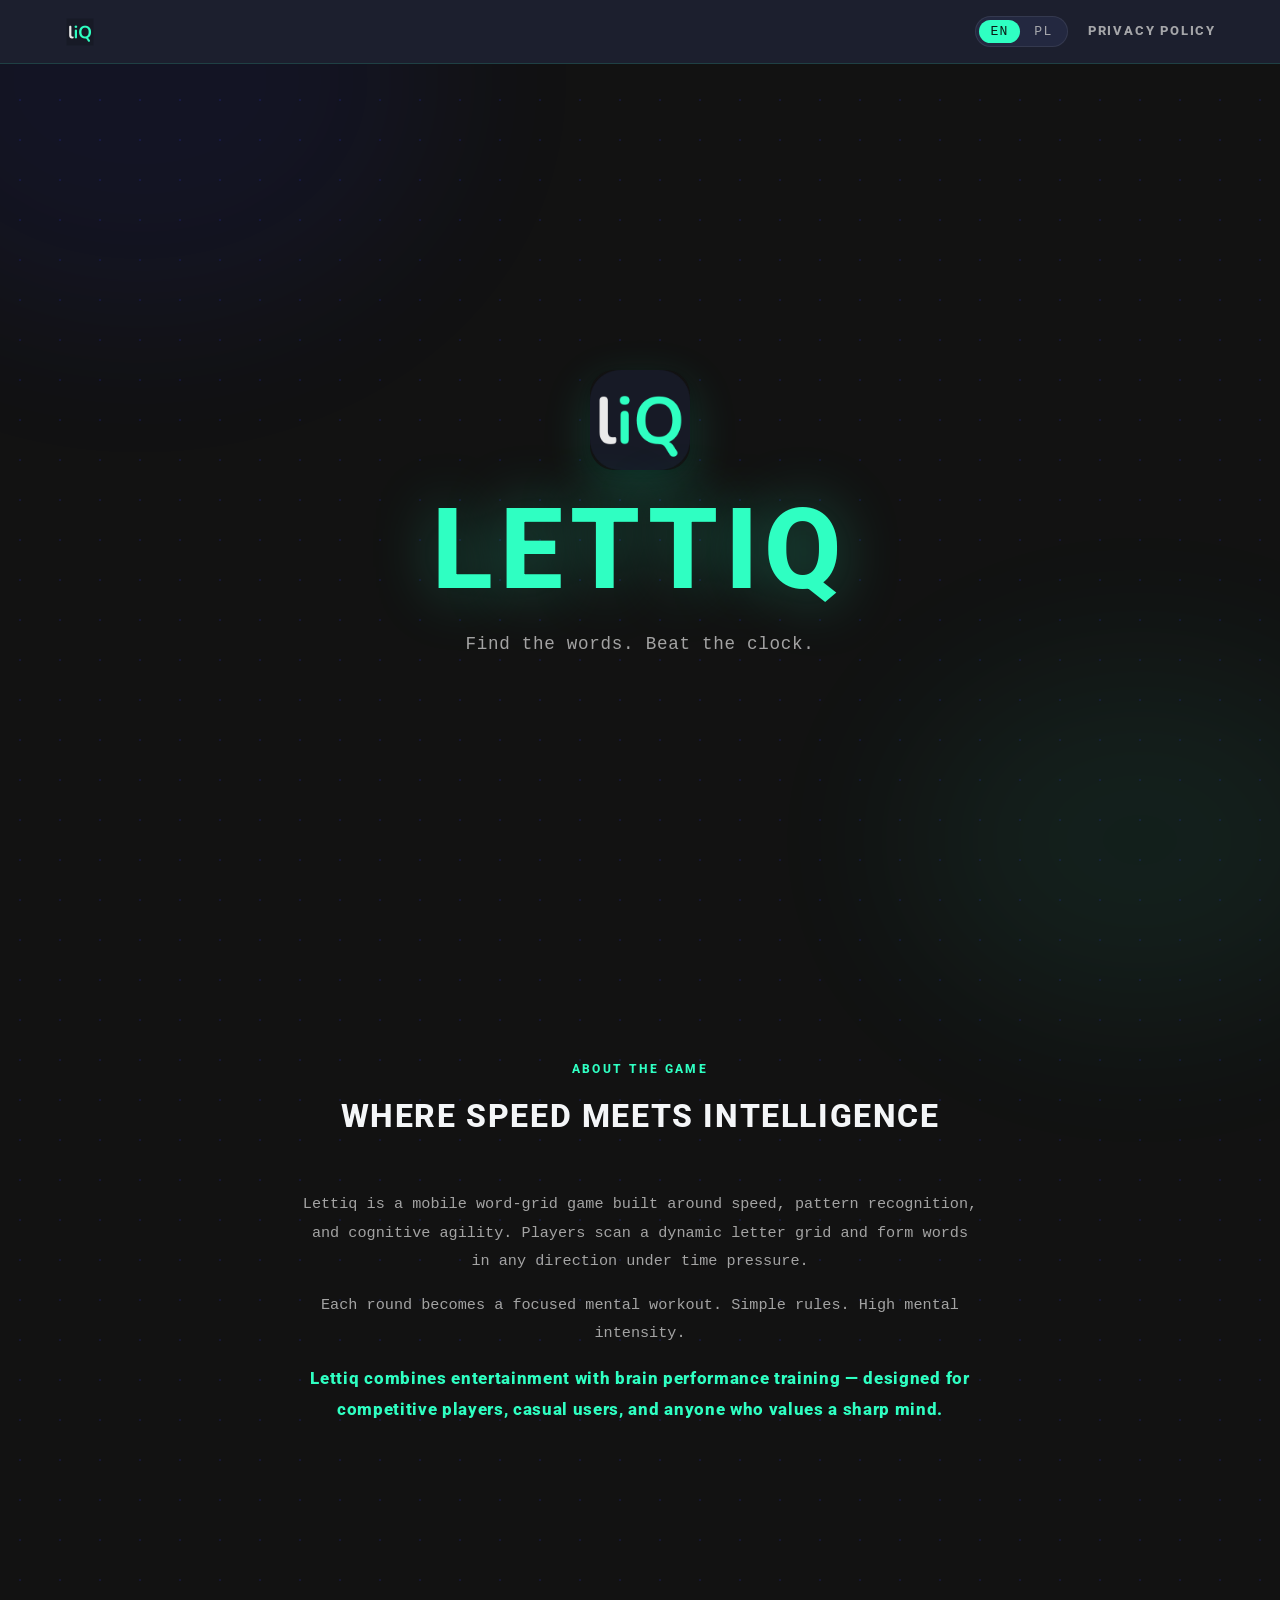
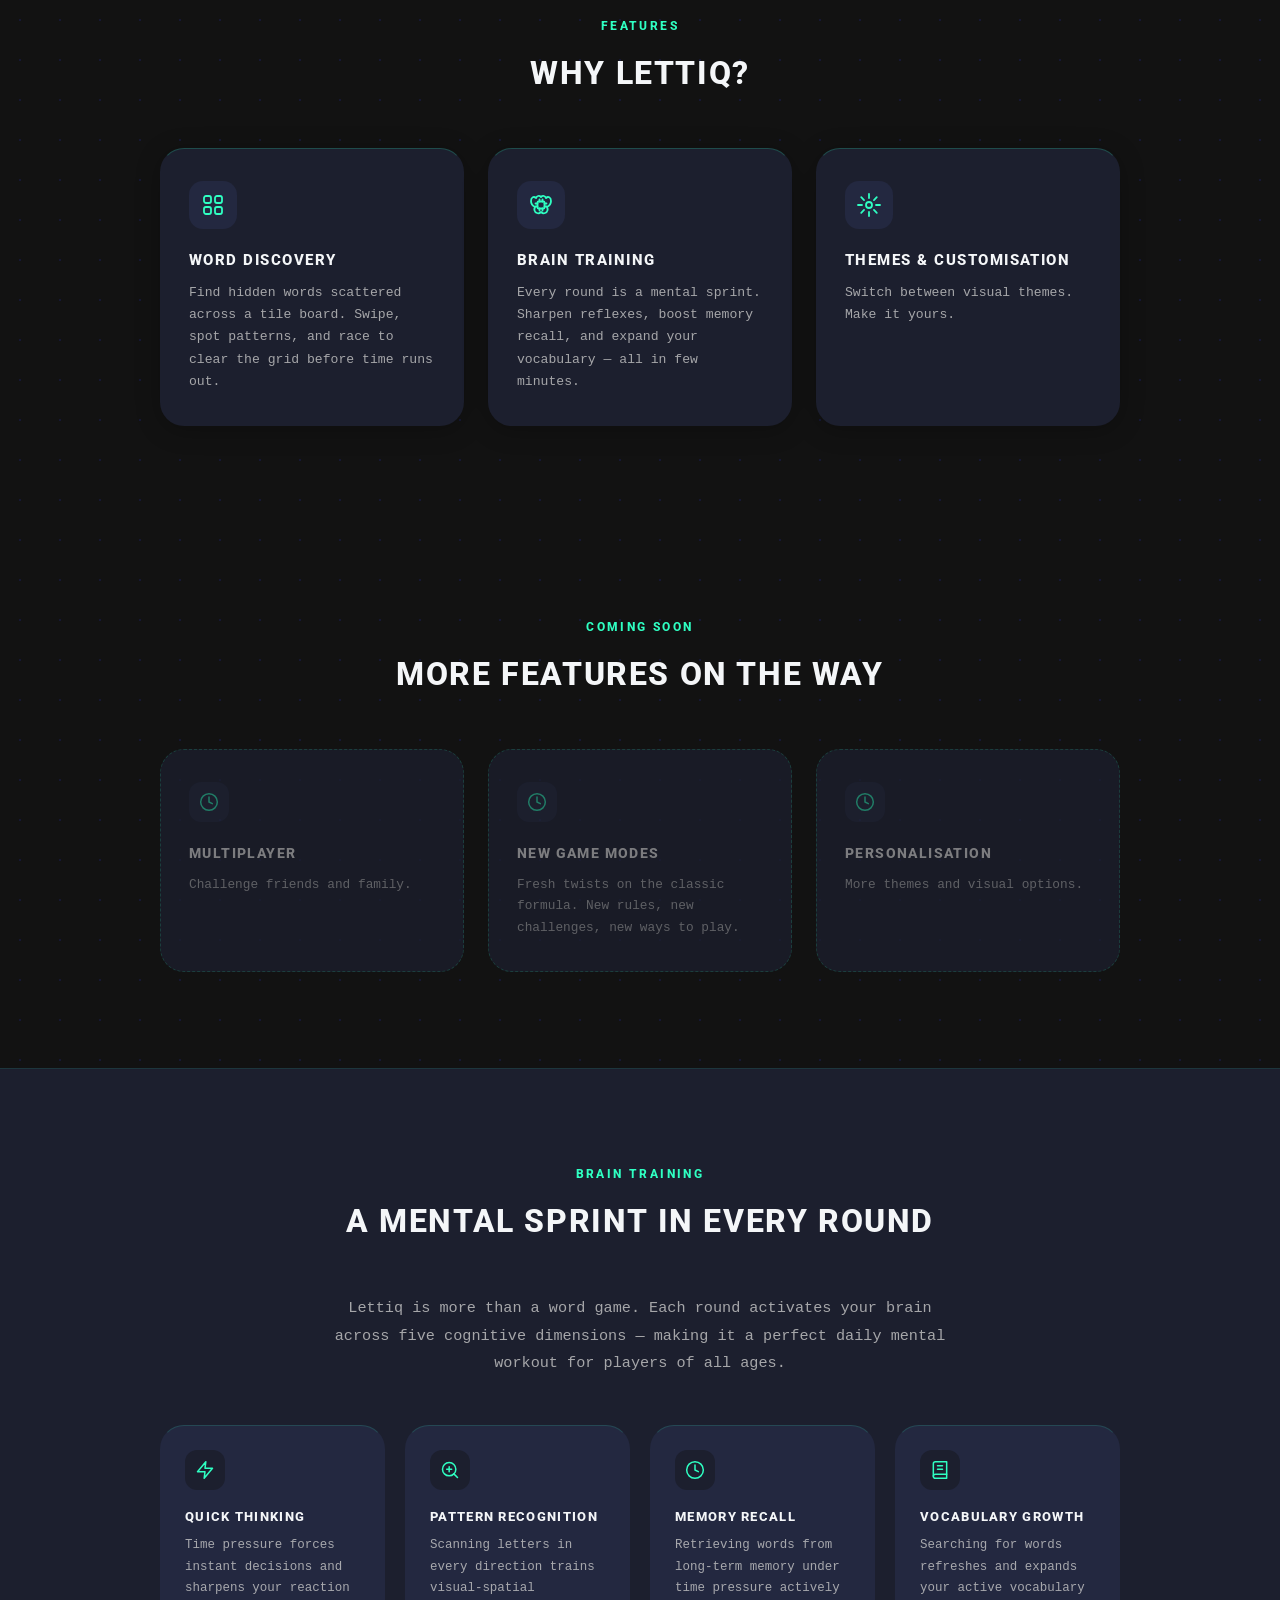
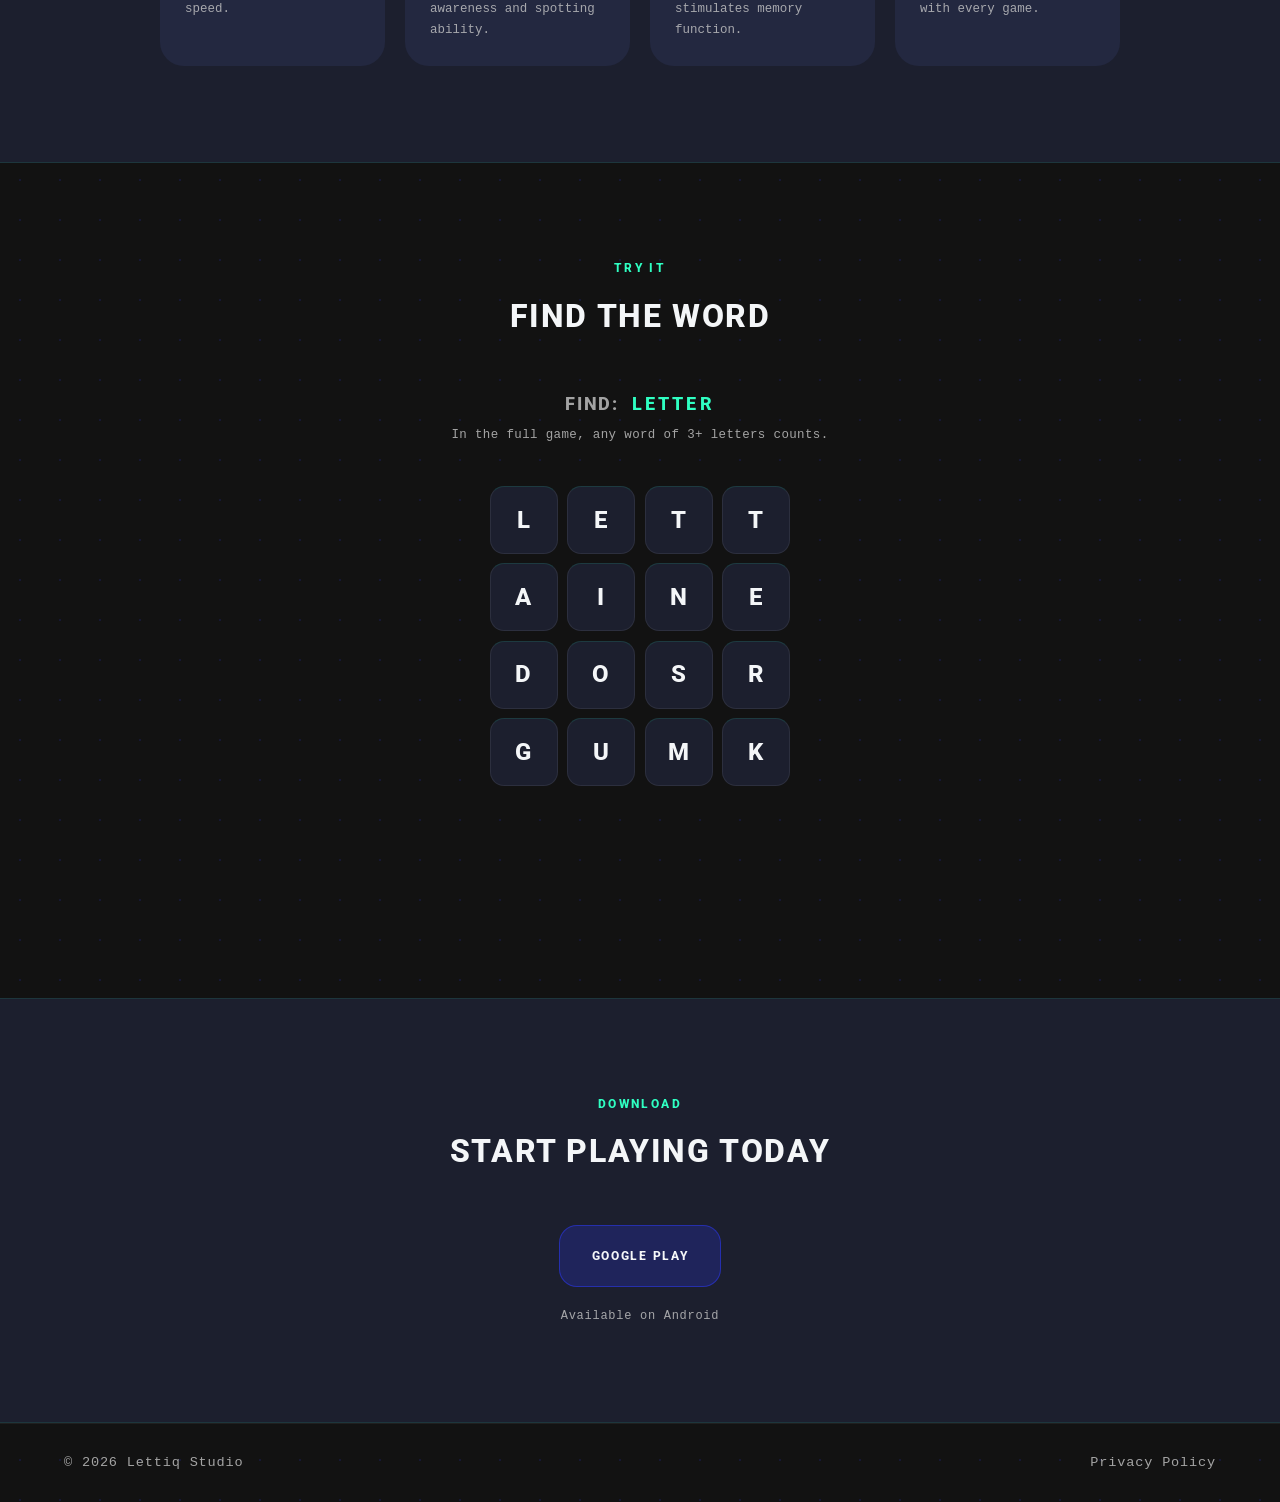
==== index.html @ ad42737b "feat: add the website" ====
<!DOCTYPE html>
<html lang="en" class="page-index">
<head>
  <meta charset="UTF-8" />
  <meta name="viewport" content="width=device-width, initial-scale=1.0" />
  <title>Lettiq — Find the words. Beat the clock.</title>
  <meta name="description" content="Lettiq is a mobile word-puzzle game. Find hidden words across a tile board, challenge friends over local Wi-Fi, and customise your experience." />
  <link rel="preconnect" href="https://fonts.googleapis.com" />
  <link rel="preconnect" href="https://fonts.gstatic.com" crossorigin />
  <link href="https://fonts.googleapis.com/css2?family=Roboto:wght@800&display=swap" rel="stylesheet" />
  <link rel="stylesheet" href="site.css" />
  <link rel="icon" href="assets/favicon.ico" />
</head>
<body>

  <!-- Ambient blobs -->
  <div class="blob blob-indigo" aria-hidden="true"></div>
  <div class="blob blob-mint" aria-hidden="true"></div>

  <!-- NAV -->
  <header>
    <a href="index.html" class="nav-logo" aria-label="Lettiq home">
      <img src="./assets/appIconRectangle.png" alt="Lettiq" class="sq" />
    </a>
    <div class="nav-right">
      <div id="lang-switcher" role="group" aria-label="Language selector"></div>
      <a href="privacy.html" class="nav-link" data-i18n="navPrivacy">Privacy Policy</a>
    </div>
  </header>

  <main>

    <!-- HERO -->
    <section class="hero" aria-label="Hero">
      <img class="hero-icon" src="./assets/appIconRounded.png" alt="Lettiq app icon" />
      <h1 class="wordmark">Lettiq</h1>
      <p class="tagline" data-i18n="tagline">Find the words. Beat the clock.</p>
      <!--
      <div class="cta-buttons">
        <a href="#" class="btn btn-primary" data-i18n="btnAppStore">App Store</a>
        <a href="#" class="btn btn-secondary" data-i18n="btnGooglePlay">Google Play</a>
      </div>
      -->
    </section>

    <!-- ABOUT -->
    <section class="about" aria-label="About">
      <p class="section-label" data-i18n="aboutLabel">About the Game</p>
      <h2 class="section-title" data-i18n="aboutTitle">Where Speed Meets Intelligence</h2>
      <div class="about-body">
        <p data-i18n="aboutBody1"></p>
        <p data-i18n="aboutBody2"></p>
        <p class="about-cta" data-i18n="aboutBody3"></p>
      </div>
    </section>

    <!-- FEATURES -->
    <section class="features" aria-label="Features">
      <p class="section-label" data-i18n="featuresLabel">Features</p>
      <h2 class="section-title" data-i18n="featuresTitle">Why Lettiq?</h2>
      <div class="features-grid" id="features-grid"></div>
    </section>

    <!-- COMING SOON -->
    <section class="coming-soon" aria-label="Coming Soon">
      <p class="section-label" data-i18n="comingSoonLabel">Coming Soon</p>
      <h2 class="section-title" data-i18n="comingSoonTitle">More Features on the Way</h2>
      <div class="coming-soon-grid" id="coming-soon-grid"></div>
    </section>

    <!-- MENTAL TRAINING -->
    <section class="mental-training" aria-label="Mental Training">
      <p class="section-label" data-i18n="mentalLabel">Brain Training</p>
      <h2 class="section-title" data-i18n="mentalTitle">A Mental Sprint in Every Round</h2>
      <p class="mental-intro" data-i18n="mentalIntro"></p>
      <div class="skills-grid" id="skills-grid"></div>
    </section>

    <!-- DEMO -->
    <section class="demo" aria-label="Try It">
      <p class="section-label" data-i18n="demoLabel">Try It</p>
      <h2 class="section-title" data-i18n="demoTitle">Find the Word</h2>
      <div class="demo-intro">
        <p class="demo-hint-text">
          <span data-i18n="demoHint">Find:</span>
          <span class="demo-target" id="demo-target"></span>
        </p>
        <p class="demo-min-note" data-i18n="demoMinWordNote"></p>
      </div>
      <div class="demo-grid" id="demo-grid" role="grid" aria-label="Letter grid"></div>
      <div class="demo-footer">
        <p class="demo-success" id="demo-success" aria-live="polite" data-i18n="demoSuccessMsg"></p>
        <button class="btn btn-secondary demo-reset" id="demo-reset" data-i18n="demoPlayAgain"></button>
      </div>
    </section>

    <!-- DOWNLOAD CTA -->
    <section class="download-cta" aria-label="Download">
      <p class="section-label" data-i18n="downloadLabel">Download</p>
      <h2 class="section-title" data-i18n="downloadTitle">Start Playing Today</h2>
      <div class="cta-buttons">
        <!-- <a href="#" class="btn btn-primary" data-i18n="btnAppStore">App Store</a> -->
        <a href="https://play.google.com/store/apps/details?id=com.lettiq.studio.lettiq" class="btn btn-secondary" data-i18n="btnGooglePlay"></a>
      </div>
      <p class="platform-note" data-i18n="platformNote">Available on Android</p>
    </section>

  </main>

  <!-- FOOTER -->
  <footer>
    <span class="footer-note" data-i18n="footerCopyright">© 2026 Lettiq Studio</span>
    <a href="privacy.html" class="footer-note" data-i18n="footerPrivacy">Privacy Policy</a>
  </footer>

  <!-- i18n -->
  <script src="i18n/index.en.js"></script>
  <script src="i18n/index.pl.js"></script>
  <script src="i18n/engine.js"></script>
  <script>
    // ── Feature icon SVGs (language-independent) ──────────────────
    const FEATURE_ICONS = {
      'word-discovery': `<svg viewBox="0 0 24 24" fill="none" stroke="#2FFFC2" stroke-width="1.8" stroke-linecap="round" stroke-linejoin="round">
        <rect x="3" y="3" width="7" height="7" rx="2"/>
        <rect x="14" y="3" width="7" height="7" rx="2"/>
        <rect x="3" y="14" width="7" height="7" rx="2"/>
        <rect x="14" y="14" width="7" height="7" rx="2"/>
      </svg>`,
      'brain-training': `<svg viewBox="0 0 24 24" fill="none" stroke="#2FFFC2" stroke-width="1.8" stroke-linecap="round" stroke-linejoin="round">
        <path d="M7 5C5 3 2 4 2 8C2 11 4 13 6 14C5 16 5 19 8 20C10 21 11 20 12 19C13 20 14 21 16 20C19 19 19 16 18 14C20 13 22 11 22 8C22 4 19 3 17 5C16 3 14 2 12 4C10 2 8 3 7 5Z"/>
        <rect x="8.5" y="8.5" width="7" height="7" rx="1"/>
        <line x1="10.5" y1="8.5" x2="10.5" y2="6.5"/>
        <line x1="13.5" y1="8.5" x2="13.5" y2="6.5"/>
        <line x1="10.5" y1="15.5" x2="10.5" y2="17.5"/>
        <line x1="13.5" y1="15.5" x2="13.5" y2="17.5"/>
        <line x1="8.5" y1="10.5" x2="6.5" y2="10.5"/>
        <line x1="8.5" y1="13.5" x2="6.5" y2="13.5"/>
        <line x1="15.5" y1="10.5" x2="17.5" y2="10.5"/>
        <line x1="15.5" y1="13.5" x2="17.5" y2="13.5"/>
      </svg>`,
      'lan-multiplayer': `<svg viewBox="0 0 24 24" fill="none" stroke="#2FFFC2" stroke-width="1.8" stroke-linecap="round" stroke-linejoin="round">
        <path d="M5 12.55a11 11 0 0 1 14.08 0"/>
        <path d="M1.42 9a16 16 0 0 1 21.16 0"/>
        <path d="M8.53 16.11a6 6 0 0 1 6.95 0"/>
        <circle cx="12" cy="20" r="1" fill="#2FFFC2"/>
      </svg>`,
      'themes': `<svg viewBox="0 0 24 24" fill="none" stroke="#2FFFC2" stroke-width="1.8" stroke-linecap="round" stroke-linejoin="round">
        <circle cx="12" cy="12" r="3"/>
        <path d="M12 1v4M12 19v4M4.22 4.22l2.83 2.83M16.95 16.95l2.83 2.83M1 12h4M19 12h4M4.22 19.78l2.83-2.83M16.95 7.05l2.83-2.83"/>
      </svg>`,
    };

    // ── Skill icon SVGs (language-independent) ────────────────────
    const SKILL_ICONS = {
      'quick-thinking': `<svg viewBox="0 0 24 24" fill="none" stroke="#2FFFC2" stroke-width="1.8" stroke-linecap="round" stroke-linejoin="round">
        <path d="M13 2L3 14h9l-1 8 10-12h-9l1-8z"/>
      </svg>`,
      'pattern-recognition': `<svg viewBox="0 0 24 24" fill="none" stroke="#2FFFC2" stroke-width="1.8" stroke-linecap="round" stroke-linejoin="round">
        <circle cx="11" cy="11" r="8"/>
        <line x1="21" y1="21" x2="16.65" y2="16.65"/>
        <line x1="8" y1="11" x2="14" y2="11"/>
        <line x1="11" y1="8" x2="11" y2="14"/>
      </svg>`,
      'memory-recall': `<svg viewBox="0 0 24 24" fill="none" stroke="#2FFFC2" stroke-width="1.8" stroke-linecap="round" stroke-linejoin="round">
        <path d="M12 2a10 10 0 1 0 0 20A10 10 0 0 0 12 2z"/>
        <path d="M12 6v6l4 2"/>
      </svg>`,
      'vocabulary': `<svg viewBox="0 0 24 24" fill="none" stroke="#2FFFC2" stroke-width="1.8" stroke-linecap="round" stroke-linejoin="round">
        <path d="M4 19.5A2.5 2.5 0 0 1 6.5 17H20"/>
        <path d="M6.5 2H20v20H6.5A2.5 2.5 0 0 1 4 19.5v-15A2.5 2.5 0 0 1 6.5 2z"/>
        <line x1="9" y1="7" x2="15" y2="7"/>
        <line x1="9" y1="11" x2="15" y2="11"/>
      </svg>`,
    };

    // ── Page render function ──────────────────────────────────────
    function renderIndex(lang) {
      const t = window.TRANSLATIONS[lang];
      if (!t) return;

      document.documentElement.lang = t.meta.htmlLang;
      document.title = t.meta.pageTitle;

      I18n.applyDataI18n(t);

      // Render feature cards
      const grid = document.getElementById('features-grid');
      if (grid) {
        grid.innerHTML = t.features.map(f => `
          <div class="feature-card">
            <div class="feature-icon" aria-hidden="true">${FEATURE_ICONS[f.id] || ''}</div>
            <p class="feature-title">${f.title}</p>
            <p class="feature-desc">${f.desc}</p>
          </div>
        `).join('');
      }

      // Render coming soon cards
      const comingSoonGrid = document.getElementById('coming-soon-grid');
      if (comingSoonGrid && t.comingSoonItems) {
        comingSoonGrid.innerHTML = t.comingSoonItems.map(item => `
          <div class="coming-soon-card">
            <div class="coming-soon-badge" aria-hidden="true">
              <svg viewBox="0 0 24 24" fill="none" stroke="currentColor" stroke-width="1.8" stroke-linecap="round" stroke-linejoin="round">
                <circle cx="12" cy="12" r="10"/>
                <polyline points="12 6 12 12 16 14"/>
              </svg>
            </div>
            <p class="coming-soon-title">${item.title}</p>
            <p class="coming-soon-desc">${item.desc}</p>
          </div>
        `).join('');
      }

      // Init demo
      initDemo(t.demo);

      // Render mental skill items
      const skillsGrid = document.getElementById('skills-grid');
      if (skillsGrid && t.mentalSkills) {
        skillsGrid.innerHTML = t.mentalSkills.map(s => `
          <div class="skill-item">
            <div class="skill-icon" aria-hidden="true">${SKILL_ICONS[s.id] || ''}</div>
            <p class="skill-title">${s.title}</p>
            <p class="skill-desc">${s.desc}</p>
          </div>
        `).join('');
      }
    }

    // ── Demo game ─────────────────────────────────────────────────
    let _demoCleanup = null;

    function initDemo(data) {
      if (_demoCleanup) { _demoCleanup(); _demoCleanup = null; }

      const gridEl    = document.getElementById('demo-grid');
      const targetEl  = document.getElementById('demo-target');
      const successEl = document.getElementById('demo-success');
      const resetBtn  = document.getElementById('demo-reset');
      if (!gridEl || !data) return;

      targetEl.textContent = data.target;

      const validWords = data.validWords || new Set([data.target]);

      let selected   = [];
      let isDragging = false;
      let isBusy     = false;
      let won        = false;

      // ── Render tiles ──
      gridEl.innerHTML = data.grid.map((letter, i) =>
        `<div class="demo-tile" data-idx="${i}" role="gridcell" aria-label="${letter}">${letter}</div>`
      ).join('');
      const tiles = Array.from(gridEl.querySelectorAll('.demo-tile'));

      function idx(el) { return parseInt(el.dataset.idx, 10); }

      function isAdjacent(a, b) {
        const ar = Math.floor(a / 4), ac = a % 4;
        const br = Math.floor(b / 4), bc = b % 4;
        return a !== b && Math.abs(ar - br) <= 1 && Math.abs(ac - bc) <= 1;
      }

      function updateVisuals() {
        tiles.forEach((t, i) => t.classList.toggle('selected', !won && selected.includes(i)));
      }

      function shakeTiles() {
        isBusy = true;
        selected.forEach(i => {
          tiles[i].classList.add('shake');
          tiles[i].addEventListener('animationend', () => tiles[i].classList.remove('shake'), { once: true });
        });
        setTimeout(() => { selected = []; isBusy = false; updateVisuals(); }, 380);
      }

      // Returns 'target' | 'valid' | false
      function validate() {
        if (selected.length < 3) return false;
        const word = selected.map(i => data.grid[i]).join('');
        for (let i = 1; i < selected.length; i++) {
          if (!isAdjacent(selected[i - 1], selected[i])) return false;
        }
        if (!validWords.has(word)) return false;
        return word === data.target ? 'target' : 'valid';
      }

      function onWin() {
        won = true;
        const t = window.TRANSLATIONS[I18n.getLang()];
        successEl.textContent = t ? t.ui.demoSuccessMsg : 'Found it!';
        tiles.forEach((t, i) => {
          t.classList.remove('selected');
          if (selected.includes(i)) t.classList.add('won');
        });
        successEl.classList.add('visible');
        resetBtn.classList.add('visible');
      }

      function onBonusWord() {
        isBusy = true;
        const t = window.TRANSLATIONS[I18n.getLang()];
        successEl.textContent = t ? t.ui.demoWordFound : 'Nice word!';
        successEl.classList.add('visible');
        const snap = selected.slice();
        snap.forEach(i => tiles[i].classList.add('bonus'));
        tiles.forEach(t => t.classList.remove('selected'));
        setTimeout(() => {
          snap.forEach(i => tiles[i].classList.remove('bonus'));
          successEl.classList.remove('visible');
          selected = []; isBusy = false;
          updateVisuals();
        }, 1300);
      }

      function reset() {
        won = false; selected = []; isDragging = false; isBusy = false;
        tiles.forEach(t => t.classList.remove('selected', 'won', 'bonus', 'shake'));
        const tl = window.TRANSLATIONS[I18n.getLang()];
        successEl.textContent = tl ? tl.ui.demoSuccessMsg : 'Found it!';
        successEl.classList.remove('visible');
        resetBtn.classList.remove('visible');
      }

      function endDrag() {
        if (!isDragging) return;
        isDragging = false;
        if (won || isBusy || selected.length === 0) return;
        const result = validate();
        if (result === 'target') onWin();
        else if (result === 'valid') onBonusWord();
        else shakeTiles();
      }

      function tryAddTile(el) {
        if (!el || won || isBusy) return;
        const tile = el.closest('.demo-tile');
        if (!tile) return;
        const i = idx(tile);
        if (selected.includes(i)) return;
        if (selected.length > 0 && !isAdjacent(selected[selected.length - 1], i)) return;
        selected.push(i);
        updateVisuals();
      }

      // Mouse
      gridEl.addEventListener('mousedown', e => {
        const tile = e.target.closest('.demo-tile');
        if (!tile || won || isBusy) return;
        e.preventDefault();
        isDragging = true;
        selected = [idx(tile)];
        updateVisuals();
      });
      gridEl.addEventListener('mouseover', e => {
        if (!isDragging) return;
        tryAddTile(e.target);
      });
      document.addEventListener('mouseup', endDrag);

      // Touch
      gridEl.addEventListener('touchstart', e => {
        const tile = e.target.closest('.demo-tile');
        if (!tile || won || isBusy) return;
        e.preventDefault();
        isDragging = true;
        selected = [idx(tile)];
        updateVisuals();
      }, { passive: false });
      gridEl.addEventListener('touchmove', e => {
        if (!isDragging) return;
        e.preventDefault();
        const touch = e.touches[0];
        tryAddTile(document.elementFromPoint(touch.clientX, touch.clientY));
      }, { passive: false });
      gridEl.addEventListener('touchend', endDrag, { passive: false });

      resetBtn.addEventListener('click', reset);

      _demoCleanup = () => document.removeEventListener('mouseup', endDrag);

      reset();
    }

    I18n.initI18n(renderIndex);
  </script>

</body>
</html>
---- site.css ----
/* ═══════════════════════════════════════════════════════════════
   Lettiq Site — Shared Stylesheet
   Design system: Soft Futurism
   ═══════════════════════════════════════════════════════════════ */

/* ── Design Tokens ─────────────────────────────────────────────── */
:root {
  --bg:             #121212;
  --surface:        #1C1F2E;
  --surface-raised: #232840;
  --mint:           #2FFFC2;
  --indigo:         #2D3AFF;
  --text:           #F4F6F8;
  --text-muted:     rgba(200, 200, 200, 0.8);
  --rule:           rgba(244, 246, 248, 0.08);
  --font-brand:     'Roboto', sans-serif;
  --font-meta:      'Courier New', monospace;
  --font-body:      Georgia, 'Times New Roman', serif;
  --radius-card:    24px;
  --radius-btn:     18px;
  --spring:         cubic-bezier(0.34, 1.56, 0.64, 1);
}

/* ── Reset ──────────────────────────────────────────────────────── */
*, *::before, *::after { box-sizing: border-box; margin: 0; padding: 0; }
html { scroll-behavior: smooth; }

/* ── Body (common) ──────────────────────────────────────────────── */
body {
  background-color: var(--bg);
  background-image: url("data:image/svg+xml,%3Csvg xmlns='http://www.w3.org/2000/svg' width='40' height='40'%3E%3Ccircle cx='20' cy='20' r='1' fill='%232D3AFF' opacity='0.18'/%3E%3C/svg%3E");
  color: var(--text);
  min-height: 100vh;
  overflow-x: hidden;
  position: relative;
}

/* ── Body variants ──────────────────────────────────────────────── */
.page-index body {
  font-family: var(--font-meta);
  line-height: 1.6;
}

.page-privacy body {
  font-family: var(--font-body);
  font-size: clamp(15px, 1.1vw, 17px);
  line-height: 1.75;
}

/* ── Ambient Blobs ──────────────────────────────────────────────── */
.blob {
  position: fixed;
  pointer-events: none;
  z-index: 0;
  border-radius: 50%;
  filter: blur(90px);
}
.blob-indigo {
  width: 600px; height: 480px;
  background: var(--indigo);
  opacity: 0.08;
  top: -160px; left: -160px;
}
.blob-mint {
  width: 480px; height: 360px;
  background: var(--mint);
  opacity: 0.06;
  bottom: -120px; right: -100px;
}

/* ── Z-index stacking ────────────────────────────────────────────── */
main, section, footer, header { position: relative; z-index: 1; }

/* ── Navigation ─────────────────────────────────────────────────── */
header {
  position: sticky; top: 0; z-index: 100;
  background: var(--surface);
  border-bottom: 1px solid rgba(47, 255, 194, 0.15);
  padding: 0 clamp(1.5rem, 5vw, 4rem);
  display: flex; align-items: center; justify-content: space-between;
  gap: 1rem;
  height: 64px;
  backdrop-filter: blur(12px);
}

.nav-left {
  display: flex; align-items: center; gap: 1.25rem;
}

.nav-right {
  display: flex; align-items: center; gap: 1.25rem;
}

.nav-logo {
  display: flex; align-items: center;
  text-decoration: none;
  flex-shrink: 0;
}
.nav-logo img {
  height: 32px;
  display: block;
}
.nav-logo img.sq {
  width: 32px;
  border-radius: 7px;
}

.nav-link {
  font-family: var(--font-brand);
  font-size: 0.8rem;
  font-weight: 800;
  letter-spacing: 0.14em;
  text-transform: uppercase;
  color: var(--text-muted);
  text-decoration: none;
  transition: color 0.2s;
  white-space: nowrap;
}
.nav-link:hover { color: var(--mint); }

/* ── Language Switcher ───────────────────────────────────────────── */
#lang-switcher {
  display: flex; gap: 0.2rem;
  background: var(--surface-raised);
  border: 1px solid var(--rule);
  border-radius: 999px;
  padding: 3px;
}

.lang-btn {
  border: none; background: none; cursor: pointer;
  font-family: var(--font-meta);
  font-size: 0.82rem;
  letter-spacing: 0.1em;
  text-transform: uppercase;
  color: var(--text-muted);
  padding: 0.28rem 0.7rem;
  border-radius: 999px;
  transition: all 0.2s ease;
}
.lang-btn.active {
  background: var(--mint);
  color: #0a1a14;
}
.lang-btn:hover:not(.active) { color: var(--text); }

/* ── Buttons ────────────────────────────────────────────────────── */
.btn {
  display: inline-flex;
  align-items: center;
  justify-content: center;
  height: 62px;
  padding: 0 2rem;
  border-radius: var(--radius-btn);
  font-family: var(--font-brand);
  font-size: 0.75rem;
  font-weight: 800;
  letter-spacing: 0.14em;
  text-transform: uppercase;
  text-decoration: none;
  transition: transform 0.35s var(--spring), box-shadow 0.35s ease;
  cursor: pointer;
  border: none;
}
.btn:hover { transform: translateY(-3px) scale(1.015); }

.btn-primary {
  background: var(--mint);
  color: #0a1a14;
  box-shadow: 0 8px 24px rgba(47, 255, 194, 0.28);
}
.btn-primary:hover { box-shadow: 0 14px 36px rgba(47, 255, 194, 0.42); }

.btn-secondary {
  background: rgba(45, 58, 255, 0.22);
  color: var(--text);
  border: 1px solid rgba(45, 58, 255, 0.5);
}
.btn-secondary:hover {
  background: rgba(45, 58, 255, 0.32);
  box-shadow: 0 8px 24px rgba(45, 58, 255, 0.22);
}

/* ── Footer ─────────────────────────────────────────────────────── */
footer {
  padding: 1.75rem clamp(1.5rem, 5vw, 4rem);
  display: flex; align-items: center; justify-content: space-between;
  flex-wrap: wrap; gap: 0.75rem;
  border-top: 1px solid rgba(244, 246, 248, 0.06);
}

.footer-note {
  font-family: var(--font-meta);
  font-size: 0.85rem;
  letter-spacing: 0.06em;
  color: var(--text-muted);
  text-decoration: none;
  transition: color 0.2s;
}
a.footer-note:hover { color: var(--mint); }


/* ═══════════════════════════════════════════════════════════════
   INDEX PAGE
   ═══════════════════════════════════════════════════════════════ */

/* ── Hero ───────────────────────────────────────────────────────── */
.hero {
  min-height: 100svh;
  display: flex;
  flex-direction: column;
  align-items: center;
  justify-content: center;
  text-align: center;
  padding: 4rem clamp(1.5rem, 5vw, 4rem);
  gap: 1.5rem;
}

.hero-icon {
  width: 100px; height: 100px;
  border-radius: 24px;
  box-shadow: 0 16px 48px rgba(47, 255, 194, 0.18), 0 4px 16px rgba(0,0,0,0.4);
  display: block;
  flex-shrink: 0;
}

.wordmark {
  font-family: var(--font-brand);
  font-size: clamp(3.5rem, 10vw, 7rem);
  font-weight: 800;
  text-transform: uppercase;
  letter-spacing: 0.06em;
  color: var(--mint);
  line-height: 1;
  text-shadow: 0 0 60px rgba(47, 255, 194, 0.35);
}

.tagline {
  font-family: var(--font-meta);
  font-size: clamp(0.9rem, 2vw, 1.1rem);
  color: var(--text-muted);
  letter-spacing: 0.04em;
}

.cta-buttons {
  display: flex;
  gap: 1rem;
  flex-wrap: wrap;
  justify-content: center;
  margin-top: 0.5rem;
}

/* ── About ───────────────────────────────────────────────────────── */
.about {
  padding: clamp(4rem, 8vw, 6rem) clamp(1.5rem, 5vw, 4rem);
  text-align: center;
}

.about-body {
  max-width: 680px;
  margin: 0 auto;
  display: flex;
  flex-direction: column;
  gap: 1rem;
}

.about-body p {
  font-family: var(--font-meta);
  font-size: clamp(0.85rem, 1.5vw, 0.95rem);
  color: var(--text-muted);
  line-height: 1.85;
}

.about-body .about-cta {
  font-family: var(--font-brand);
  font-size: clamp(0.9rem, 1.8vw, 1.05rem);
  font-weight: 800;
  letter-spacing: 0.04em;
  color: var(--mint);
}

/* ── Features ────────────────────────────────────────────────────── */
.features {
  padding: clamp(4rem, 8vw, 6rem) clamp(1.5rem, 5vw, 4rem);
}

.section-label {
  font-family: var(--font-brand);
  font-size: 0.75rem;
  font-weight: 800;
  letter-spacing: 0.2em;
  text-transform: uppercase;
  color: var(--mint);
  text-align: center;
  margin-bottom: 0.75rem;
}

.section-title {
  font-family: var(--font-brand);
  font-size: clamp(1.5rem, 3vw, 2rem);
  font-weight: 800;
  text-transform: uppercase;
  letter-spacing: 0.05em;
  text-align: center;
  color: var(--text);
  margin-bottom: 3rem;
}

.features-grid {
  display: grid;
  grid-template-columns: repeat(auto-fit, minmax(260px, 1fr));
  gap: 1.5rem;
  max-width: 960px;
  margin: 0 auto;
}

.feature-card {
  background: var(--surface);
  border-radius: var(--radius-card);
  padding: 2rem 1.75rem;
  border: 1px solid transparent;
  border-top: 1px solid rgba(47, 255, 194, 0.20);
  box-shadow: 0 4px 24px rgba(0, 0, 0, 0.25);
  transition: transform 0.35s var(--spring), box-shadow 0.35s ease;
}
.feature-card:hover {
  transform: translateY(-4px) scale(1.01);
  box-shadow: 0 12px 36px rgba(0, 0, 0, 0.35);
}

.feature-icon {
  width: 48px; height: 48px;
  margin-bottom: 1.25rem;
  background: var(--surface-raised);
  border-radius: 14px;
  display: flex; align-items: center; justify-content: center;
}
.feature-icon svg { width: 24px; height: 24px; }

.feature-title {
  font-family: var(--font-brand);
  font-size: 0.92rem;
  font-weight: 800;
  letter-spacing: 0.1em;
  text-transform: uppercase;
  color: var(--text);
  margin-bottom: 0.6rem;
}

.feature-desc {
  font-family: var(--font-meta);
  font-size: 0.82rem;
  color: var(--text-muted);
  line-height: 1.7;
}

/* ── Coming Soon ─────────────────────────────────────────────────── */
.coming-soon {
  padding: clamp(4rem, 8vw, 6rem) clamp(1.5rem, 5vw, 4rem);
}

.coming-soon-grid {
  display: grid;
  grid-template-columns: repeat(auto-fit, minmax(240px, 1fr));
  gap: 1.5rem;
  max-width: 960px;
  margin: 0 auto;
}

.coming-soon-card {
  background: var(--surface);
  border-radius: var(--radius-card);
  padding: 2rem 1.75rem;
  border: 1px dashed rgba(47, 255, 194, 0.22);
  opacity: 0.72;
  transition: opacity 0.3s ease, transform 0.35s var(--spring);
}
.coming-soon-card:hover {
  opacity: 1;
  transform: translateY(-3px);
}

.coming-soon-badge {
  width: 40px; height: 40px;
  margin-bottom: 1.25rem;
  background: var(--surface-raised);
  border-radius: 12px;
  display: flex; align-items: center; justify-content: center;
  color: var(--mint);
  opacity: 0.6;
}
.coming-soon-badge svg { width: 20px; height: 20px; }

.coming-soon-title {
  font-family: var(--font-brand);
  font-size: 0.88rem;
  font-weight: 800;
  letter-spacing: 0.1em;
  text-transform: uppercase;
  color: var(--text-muted);
  margin-bottom: 0.6rem;
}

.coming-soon-desc {
  font-family: var(--font-meta);
  font-size: 0.80rem;
  color: var(--text-muted);
  opacity: 0.7;
  line-height: 1.7;
}

/* ── Mental Training ─────────────────────────────────────────────── */
.mental-training {
  padding: clamp(4rem, 8vw, 6rem) clamp(1.5rem, 5vw, 4rem);
  background: var(--surface);
  border-top: 1px solid rgba(47, 255, 194, 0.10);
  border-bottom: 1px solid rgba(47, 255, 194, 0.10);
}

.mental-intro {
  font-family: var(--font-meta);
  font-size: clamp(0.85rem, 1.5vw, 0.95rem);
  color: var(--text-muted);
  text-align: center;
  max-width: 640px;
  margin: 0 auto 3rem;
  line-height: 1.8;
}

.skills-grid {
  display: grid;
  grid-template-columns: repeat(auto-fit, minmax(200px, 1fr));
  gap: 1.25rem;
  max-width: 960px;
  margin: 0 auto;
}

.skill-item {
  background: var(--surface-raised);
  border-radius: var(--radius-card);
  padding: 1.5rem 1.5rem;
  border: 1px solid transparent;
  border-top: 1px solid rgba(47, 255, 194, 0.15);
  transition: transform 0.35s var(--spring), box-shadow 0.35s ease;
}
.skill-item:hover {
  transform: translateY(-3px) scale(1.01);
  box-shadow: 0 10px 30px rgba(0, 0, 0, 0.3);
}

.skill-icon {
  width: 40px; height: 40px;
  margin-bottom: 1rem;
  background: var(--surface);
  border-radius: 12px;
  display: flex; align-items: center; justify-content: center;
}
.skill-icon svg { width: 20px; height: 20px; }

.skill-title {
  font-family: var(--font-brand);
  font-size: 0.82rem;
  font-weight: 800;
  letter-spacing: 0.1em;
  text-transform: uppercase;
  color: var(--text);
  margin-bottom: 0.5rem;
}

.skill-desc {
  font-family: var(--font-meta);
  font-size: 0.78rem;
  color: var(--text-muted);
  line-height: 1.7;
}

/* ── Demo ────────────────────────────────────────────────────────── */
.demo {
  padding: clamp(4rem, 8vw, 6rem) clamp(1.5rem, 5vw, 4rem);
  text-align: center;
}

.demo-intro {
  display: flex;
  flex-direction: column;
  align-items: center;
  gap: 0.5rem;
  margin-bottom: 2.5rem;
}

.demo-hint-text {
  font-family: var(--font-brand);
  font-size: clamp(0.95rem, 2vw, 1.1rem);
  font-weight: 800;
  letter-spacing: 0.1em;
  text-transform: uppercase;
  color: var(--text-muted);
}

.demo-target {
  color: var(--mint);
  margin-left: 0.4em;
  letter-spacing: 0.18em;
}

.demo-min-note {
  font-family: var(--font-meta);
  font-size: 0.78rem;
  color: var(--text-muted);
  letter-spacing: 0.03em;
}

.demo-grid {
  display: grid;
  grid-template-columns: repeat(4, 1fr);
  gap: 0.6rem;
  max-width: 300px;
  margin: 0 auto;
  user-select: none;
  -webkit-user-select: none;
  touch-action: none;
}

.demo-tile {
  aspect-ratio: 1;
  background: var(--surface);
  border: 1px solid var(--rule);
  border-top-color: rgba(47, 255, 194, 0.12);
  border-radius: 14px;
  display: flex;
  align-items: center;
  justify-content: center;
  font-family: var(--font-brand);
  font-size: clamp(1.1rem, 3.5vw, 1.5rem);
  font-weight: 800;
  letter-spacing: 0.05em;
  color: var(--text);
  cursor: pointer;
  transition: background 0.12s, border-color 0.12s, transform 0.12s, box-shadow 0.12s, color 0.12s;
}

.demo-tile.selected {
  background: rgba(47, 255, 194, 0.14);
  border-color: var(--mint);
  color: var(--mint);
  transform: scale(1.06);
  box-shadow: 0 0 14px rgba(47, 255, 194, 0.28);
}

.demo-tile.bonus {
  background: rgba(45, 58, 255, 0.22);
  border-color: rgba(45, 58, 255, 0.7);
  color: var(--text);
  box-shadow: 0 0 16px rgba(45, 58, 255, 0.35);
  transform: scale(1.04);
}

.demo-tile.won {
  background: rgba(47, 255, 194, 0.18);
  border-color: var(--mint);
  color: var(--mint);
  box-shadow: 0 0 22px rgba(47, 255, 194, 0.4);
  transform: scale(1.04);
}

.demo-tile.shake {
  animation: tileShake 0.38s ease;
}

@keyframes tileShake {
  0%, 100% { transform: translateX(0); }
  20%       { transform: translateX(-6px); }
  40%       { transform: translateX(6px); }
  60%       { transform: translateX(-4px); }
  80%       { transform: translateX(4px); }
}

.demo-footer {
  margin-top: 2rem;
  min-height: 3.5rem;
  display: flex;
  flex-direction: column;
  align-items: center;
  gap: 1rem;
}

.demo-success {
  font-family: var(--font-brand);
  font-size: 0.85rem;
  font-weight: 800;
  letter-spacing: 0.16em;
  text-transform: uppercase;
  color: var(--mint);
  opacity: 0;
  transform: translateY(6px);
  transition: opacity 0.3s, transform 0.3s;
  pointer-events: none;
}

.demo-success.visible {
  opacity: 1;
  transform: translateY(0);
}

.demo-reset {
  height: 46px;
  padding: 0 1.5rem;
  font-size: 0.68rem;
  opacity: 0;
  transform: translateY(6px);
  transition: opacity 0.3s 0.1s, transform 0.3s 0.1s, box-shadow 0.35s, background 0.2s;
  pointer-events: none;
}

.demo-reset.visible {
  opacity: 1;
  transform: translateY(0);
  pointer-events: auto;
}

/* ── Download CTA ────────────────────────────────────────────────── */
.download-cta {
  padding: clamp(4rem, 8vw, 6rem) clamp(1.5rem, 5vw, 4rem);
  text-align: center;
  background: var(--surface);
  border-top: 1px solid rgba(47, 255, 194, 0.10);
  border-bottom: 1px solid rgba(47, 255, 194, 0.10);
}
.download-cta .cta-buttons { margin-top: 2rem; }

.platform-note {
  margin-top: 1.25rem;
  font-family: var(--font-meta);
  font-size: 0.75rem;
  color: var(--text-muted);
  letter-spacing: 0.06em;
}


/* ═══════════════════════════════════════════════════════════════
   PRIVACY PAGE
   ═══════════════════════════════════════════════════════════════ */

/* ── Hero Band ───────────────────────────────────────────────────── */
.hero-band {
  position: relative; z-index: 1;
  padding: clamp(3rem, 8vw, 5rem) clamp(1.5rem, 5vw, 4rem) clamp(2rem, 4vw, 3rem);
  border-bottom: 1px solid var(--rule);
  display: grid;
  grid-template-columns: 1fr auto;
  align-items: end;
  gap: 1rem;
}

.hero-band-label {
  font-family: var(--font-meta);
  font-size: 0.8rem;
  letter-spacing: 0.18em;
  text-transform: uppercase;
  color: var(--mint);
  margin-bottom: 0.6rem;
}

.hero-band h1 {
  font-family: var(--font-brand);
  font-size: clamp(2.4rem, 5.5vw, 4.5rem);
  font-weight: 800;
  text-transform: uppercase;
  letter-spacing: 0.04em;
  line-height: 1.05;
  color: var(--text);
}

.hero-band-date {
  font-family: var(--font-meta);
  font-size: 0.82rem;
  color: var(--text-muted);
  letter-spacing: 0.08em;
  text-align: right;
  white-space: nowrap;
}

/* ── Page Wrap ───────────────────────────────────────────────────── */
.page-wrap {
  position: relative; z-index: 1;
  max-width: 860px;
  margin: 0 auto;
  padding: clamp(2rem, 5vw, 4rem) clamp(1.5rem, 5vw, 2rem) 6rem;
}

/* ── Table of Contents ───────────────────────────────────────────── */
.toc {
  background: var(--surface);
  border-radius: var(--radius-card);
  border-top: 1px solid rgba(47, 255, 194, 0.20);
  padding: 1.5rem 1.75rem;
  margin-bottom: 3rem;
}

.toc-title {
  font-family: var(--font-brand);
  font-size: 0.76rem;
  font-weight: 800;
  letter-spacing: 0.16em;
  text-transform: uppercase;
  color: var(--mint);
  margin-bottom: 0.75rem;
}

.toc ol { padding-left: 1.2rem; margin: 0; }
.toc li { margin-bottom: 0.25rem; }
.toc a {
  font-family: var(--font-body);
  color: var(--text-muted);
  text-decoration: none;
  font-size: 0.9rem;
  transition: color 0.15s;
}
.toc a:hover { color: var(--mint); }

/* ── Policy Sections ─────────────────────────────────────────────── */
.policy-section {
  margin-top: 3rem;
  padding-top: 3rem;
  border-top: 1px solid var(--rule);
  animation: fadeUp 0.5s ease both;
}
.policy-section:first-child { border-top: none; margin-top: 0; padding-top: 0; }

@keyframes fadeUp {
  from { opacity: 0; transform: translateY(14px); }
  to   { opacity: 1; transform: translateY(0); }
}

.section-number {
  font-family: var(--font-brand);
  font-size: 0.76rem;
  font-weight: 800;
  letter-spacing: 0.16em;
  text-transform: uppercase;
  color: var(--mint);
  margin-bottom: 0.4rem;
}

.page-wrap h2 {
  font-family: var(--font-brand);
  font-size: clamp(1.2rem, 2.5vw, 1.6rem);
  font-weight: 800;
  text-transform: uppercase;
  letter-spacing: 0.05em;
  line-height: 1.2;
  margin-bottom: 1.25rem;
  color: var(--text);
}

.page-wrap p { margin-bottom: 1rem; }
.page-wrap p:last-child { margin-bottom: 0; }
.page-wrap ul, .page-wrap ol { padding-left: 1.4rem; margin-bottom: 1rem; }
.page-wrap li { margin-bottom: 0.4rem; }
.page-wrap strong { font-weight: 700; }
.page-wrap a {
  color: var(--mint);
  text-decoration: underline;
  text-decoration-thickness: 1px;
  text-underline-offset: 3px;
  transition: opacity 0.15s;
}
.page-wrap a:hover { opacity: 0.75; }

/* ── Contact Box ─────────────────────────────────────────────────── */
.contact-box {
  margin-top: 1.5rem;
  background: var(--surface-raised);
  border-left: 3px solid var(--mint);
  border-radius: 0 12px 12px 0;
  padding: 1.25rem 1.5rem;
  font-family: var(--font-meta);
  font-size: 0.8rem;
  line-height: 1.9;
  color: var(--text-muted);
}
.contact-box span { display: block; }
.contact-box strong { color: var(--text); font-weight: 400; }


/* ═══════════════════════════════════════════════════════════════
   ALPHA TESTS PAGE
   ═══════════════════════════════════════════════════════════════ */

.page-alpha-tests body {
  font-family: var(--font-body);
  font-size: clamp(15px, 1.1vw, 17px);
  line-height: 1.75;
  min-height: 100vh;
  display: flex;
  flex-direction: column;
}

.page-alpha-tests main {
  flex: 1 0 auto;
  display: flex;
  align-items: center;
  justify-content: center;
}

.page-alpha-tests footer {
  flex-shrink: 0;
}

.alpha-card {
  background: var(--surface);
  border-radius: var(--radius-card);
  border-top: 1px solid rgba(47, 255, 194, 0.20);
  padding: 2.5rem 2rem;
  max-width: 600px;
  margin: 0 auto;
}

.alpha-links {
  display: flex;
  flex-direction: column;
  gap: 1rem;
}

.alpha-link {
  display: flex;
  flex-direction: column;
  gap: 0.35rem;
  padding: 1.25rem 1.5rem;
  background: var(--surface-raised);
  border-radius: 16px;
  border: 1px solid var(--rule);
  border-top-color: rgba(47, 255, 194, 0.15);
  text-decoration: none;
  transition: transform 0.35s var(--spring), box-shadow 0.35s ease, border-color 0.2s;
}

.alpha-link span {
  text-decoration: none;
}

.alpha-link:hover {
  transform: translateY(-3px) scale(1.01);
  box-shadow: 0 12px 36px rgba(0, 0, 0, 0.35);
  border-color: rgba(47, 255, 194, 0.3);
}

.alpha-link-title {
  font-family: var(--font-brand);
  font-size: 0.92rem;
  font-weight: 800;
  letter-spacing: 0.1em;
  text-transform: uppercase;
  color: var(--mint);
}

.alpha-link-desc {
  font-family: var(--font-meta);
  font-size: 0.82rem;
  color: var(--text-muted);
}


/* ═══════════════════════════════════════════════════════════════
   RESPONSIVE
   ═══════════════════════════════════════════════════════════════ */

@media (max-width: 600px) {
  .hero-band { grid-template-columns: 1fr; }
  .hero-band-date { text-align: left; }
}

@media (max-width: 480px) {
  .cta-buttons { flex-direction: column; align-items: stretch; }
  .btn { width: 100%; }
  .hero { gap: 1.25rem; }
  .nav-link { display: none; }
}
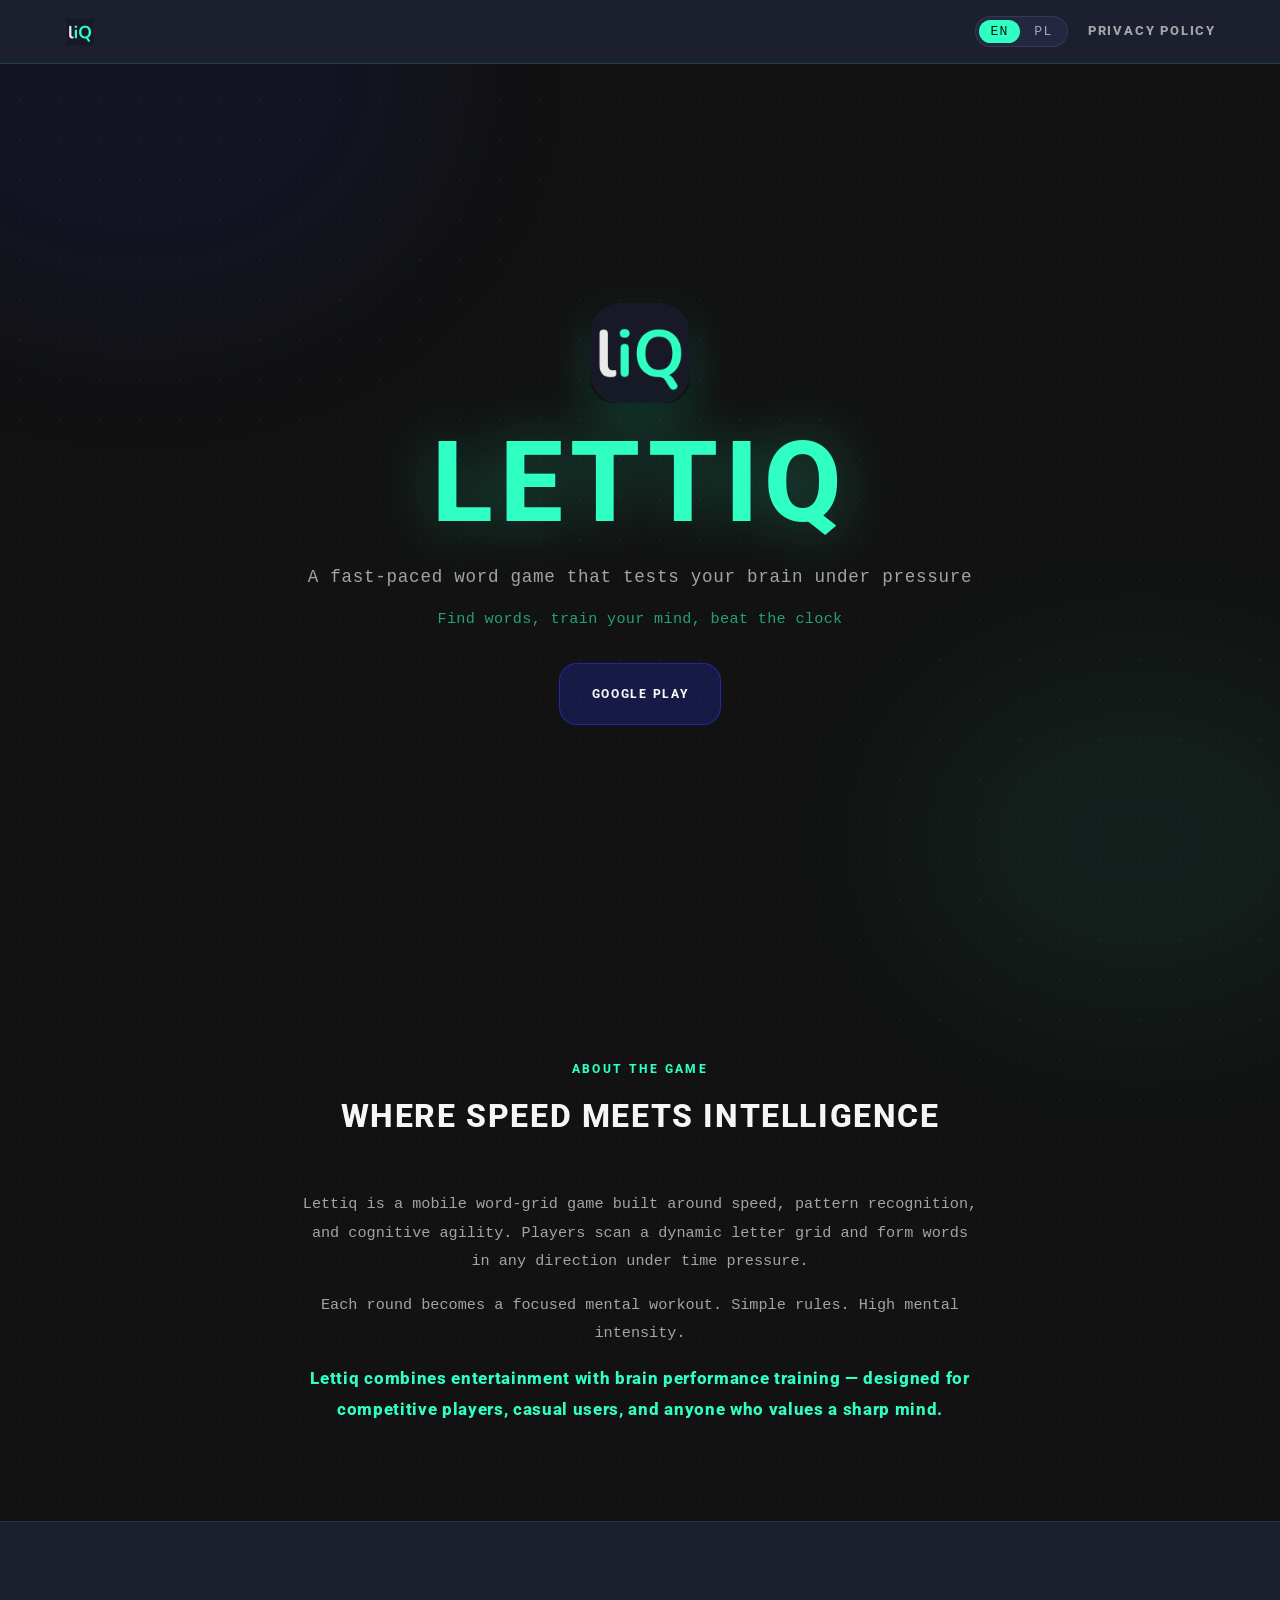
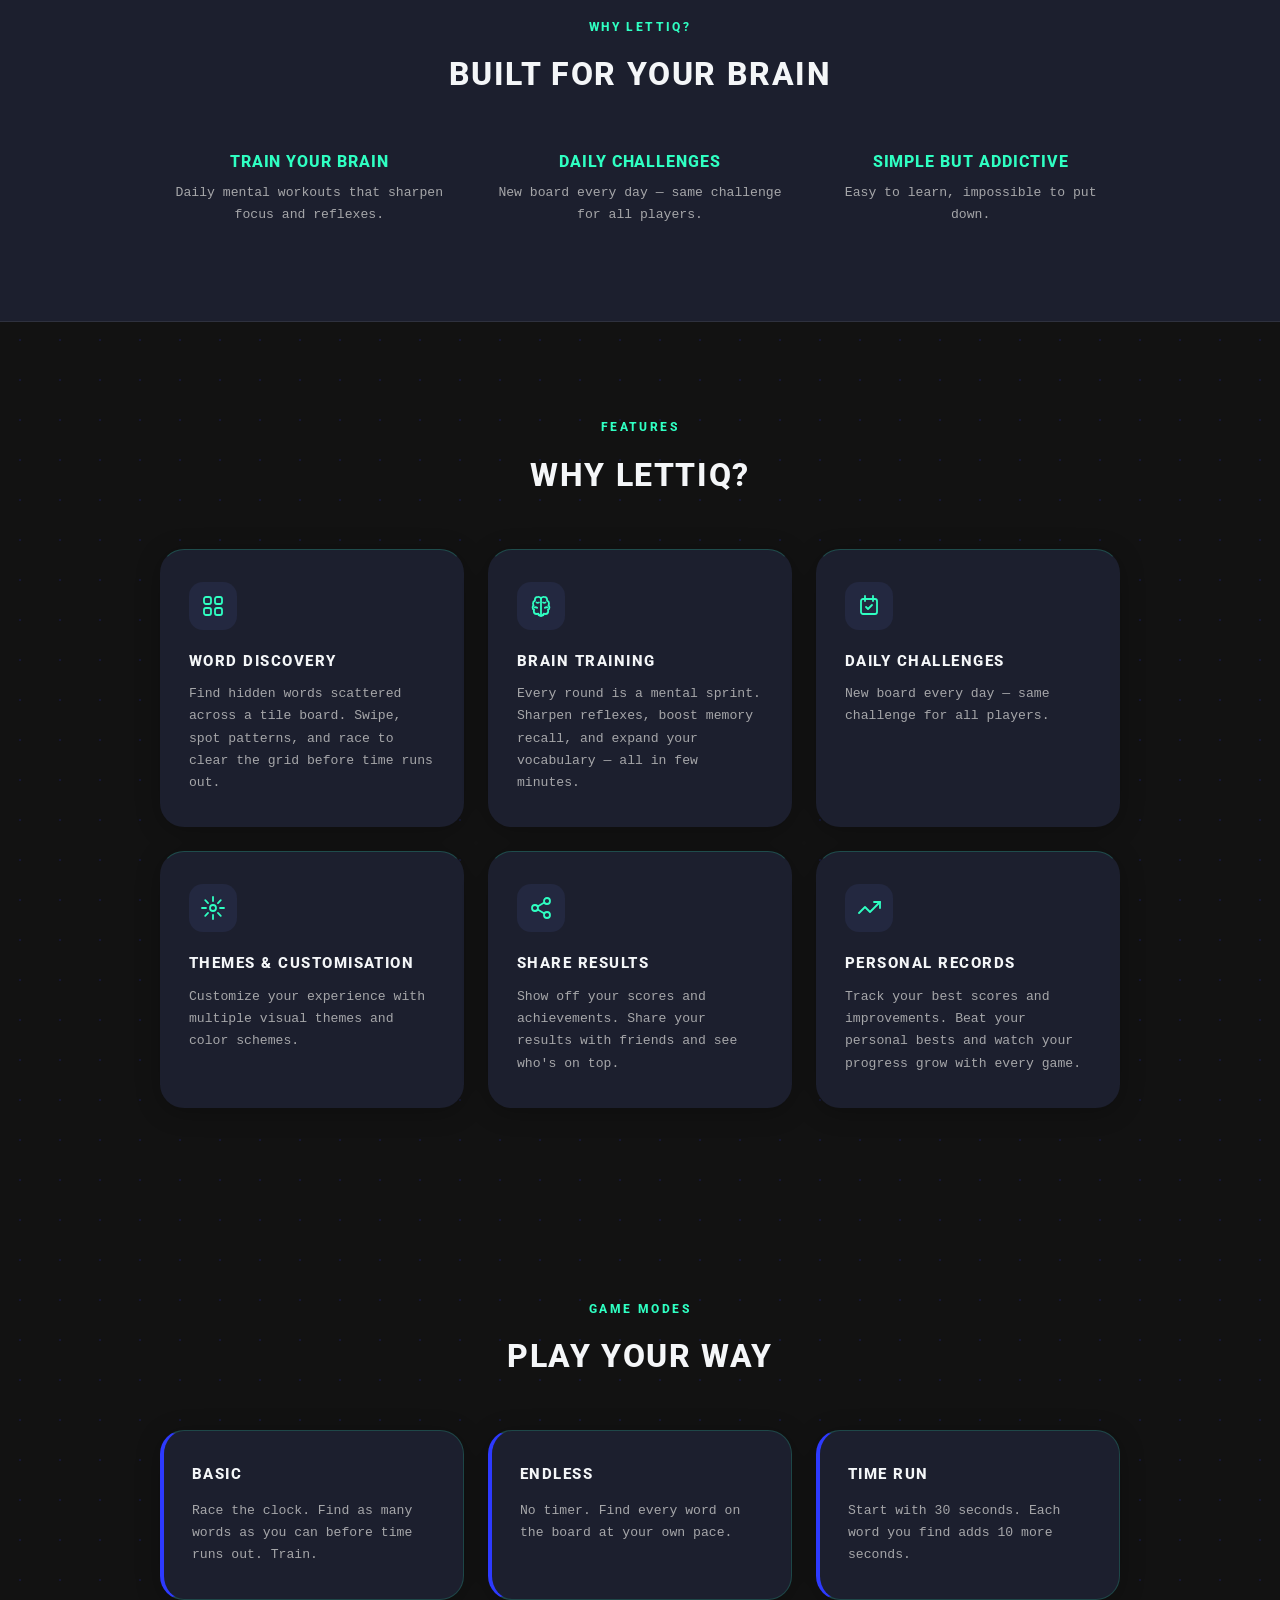
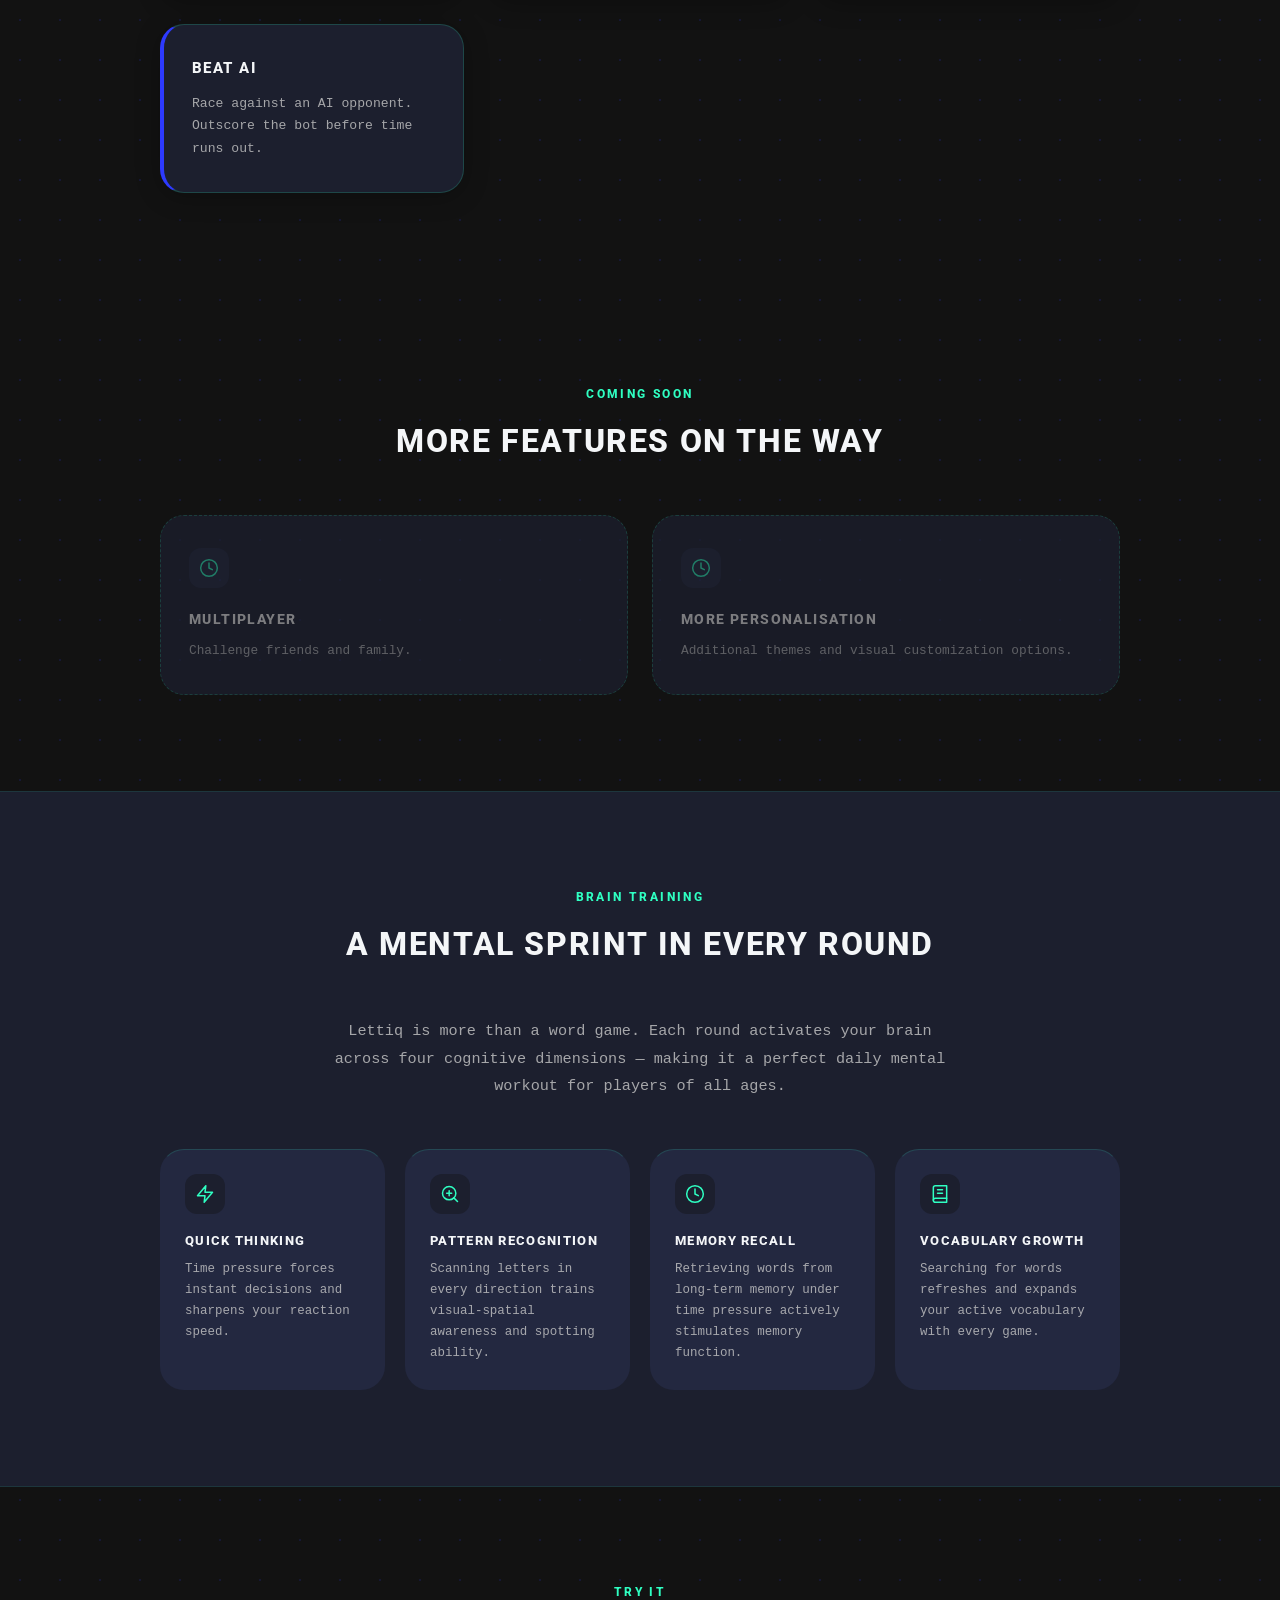
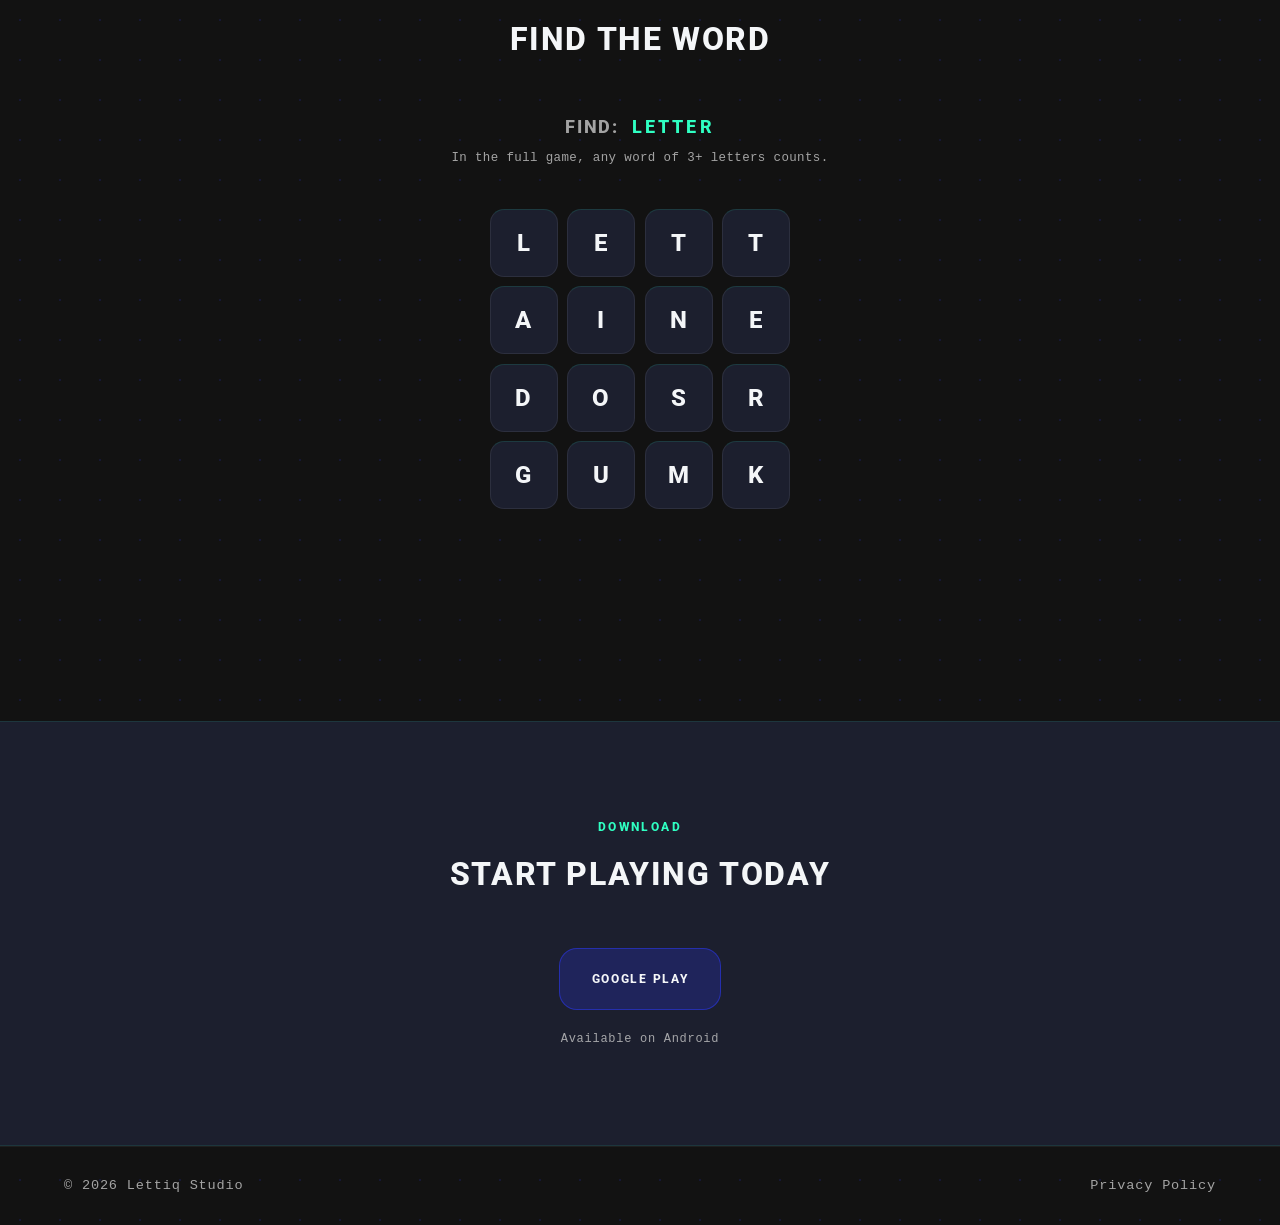
==== commit 5e4ef15e: "feat: update the site - add proper hook - update features - update benefits" ====
--- a/index.html
+++ b/index.html
@@ -3,8 +3,12 @@
 <head>
   <meta charset="UTF-8" />
   <meta name="viewport" content="width=device-width, initial-scale=1.0" />
-  <title>Lettiq — Find the words. Beat the clock.</title>
-  <meta name="description" content="Lettiq is a mobile word-puzzle game. Find hidden words across a tile board, challenge friends over local Wi-Fi, and customise your experience." />
+  <title>Lettiq — A Fast-Paced Word Game That Tests Your Brain</title>
+  <meta name="description" content="A challenging word puzzle game that tests your logic and speed. Find hidden words under time pressure, train your brain, and compete with daily challenges." />
+  <meta property="og:title" content="Lettiq — A Fast-Paced Word Game" />
+  <meta property="og:description" content="Find words, beat the clock, train your brain. Download Lettiq on Google Play." />
+  <meta property="og:image" content="https://lettiq.com/assets/appIconRectangle.png" />
+  <meta name="twitter:card" content="summary_large_image" />
   <link rel="preconnect" href="https://fonts.googleapis.com" />
   <link rel="preconnect" href="https://fonts.gstatic.com" crossorigin />
   <link href="https://fonts.googleapis.com/css2?family=Roboto:wght@800&display=swap" rel="stylesheet" />
@@ -34,13 +38,12 @@
     <section class="hero" aria-label="Hero">
       <img class="hero-icon" src="./assets/appIconRounded.png" alt="Lettiq app icon" />
       <h1 class="wordmark">Lettiq</h1>
-      <p class="tagline" data-i18n="tagline">Find the words. Beat the clock.</p>
-      <!--
+      <p class="tagline" data-i18n="tagline">A fast-paced word game that tests your brain under pressure</p>
+      <p class="hero-subtitle" data-i18n="heroSubtitle">Find words, train your mind, beat the clock</p>
       <div class="cta-buttons">
-        <a href="#" class="btn btn-primary" data-i18n="btnAppStore">App Store</a>
-        <a href="#" class="btn btn-secondary" data-i18n="btnGooglePlay">Google Play</a>
+        <!-- <a href="#" class="btn btn-primary" data-i18n="btnAppStore">App Store</a> -->
+        <a href="https://play.google.com/store/apps/details?id=com.lettiq.studio.lettiq" class="btn btn-secondary" data-i18n="btnGooglePlay">Google Play</a>
       </div>
-      -->
     </section>
 
     <!-- ABOUT -->
@@ -54,11 +57,25 @@
       </div>
     </section>
 
+    <!-- BENEFITS -->
+    <section class="benefits" aria-label="Why Play">
+      <p class="section-label" data-i18n="benefitsLabel">Why Play</p>
+      <h2 class="section-title" data-i18n="benefitsTitle">Built for Your Brain</h2>
+      <div class="benefits-grid" id="benefits-grid"></div>
+    </section>
+
     <!-- FEATURES -->
     <section class="features" aria-label="Features">
       <p class="section-label" data-i18n="featuresLabel">Features</p>
       <h2 class="section-title" data-i18n="featuresTitle">Why Lettiq?</h2>
       <div class="features-grid" id="features-grid"></div>
+    </section>
+
+    <!-- GAME MODES -->
+    <section class="game-modes" aria-label="Game Modes">
+      <p class="section-label" data-i18n="modesLabel">Game Modes</p>
+      <h2 class="section-title" data-i18n="modesTitle">Play Your Way</h2>
+      <div class="modes-grid" id="modes-grid"></div>
     </section>
 
     <!-- COMING SOON -->
@@ -94,6 +111,58 @@
       </div>
     </section>
 
+    <!-- SCREENSHOTS PLACEHOLDER -->
+    <section class="screenshots" style="display: none;" aria-label="Screenshots">
+      <!--
+        PLACEHOLDER: Add app screenshots here
+        Specs (from strategy §2):
+        - 4 screenshots required
+        - Each must "sell", not explain (no tooltips, just evocative text)
+        - Suggested captions:
+          1. "95% of players fail this level"
+          2. "Can you solve this in 10 seconds?"
+          3. "Train your brain daily"
+          4. "Simple rules. Brutal difficulty."
+        - Optimized for mobile (9:16 aspect ratio, 1080px wide min, 2K+ preferred)
+        - PNG or WebP format
+        - Store in: Concepts/Site/assets/screenshots/
+        - Update: Concepts/Site/index.html to render them
+      -->
+    </section>
+
+    <!-- GAMEPLAY VIDEO PLACEHOLDER -->
+    <!--
+      PLACEHOLDER: Gameplay video
+      Specs (from strategy §2):
+      - 15–30 seconds
+      - Start with challenge (NOT logo)
+      - Show tension → solution → reward
+      - Format: MP4 (H.264), WebM fallback
+      - Host on YouTube or self-host in assets/video/
+      - When ready, uncomment below and set src + poster
+    -->
+    <!--
+    <section class="gameplay-video" aria-label="Gameplay">
+      <video controls poster="assets/video/poster.jpg" style="width: 100%; max-width: 600px;">
+        <source src="assets/video/gameplay.mp4" type="video/mp4" />
+        <source src="assets/video/gameplay.webm" type="video/webm" />
+        Your browser does not support the video tag.
+      </video>
+    </section>
+    -->
+
+    <!-- SOCIAL PROOF PLACEHOLDER -->
+    <section class="social-proof" style="display: none;" aria-label="Social Proof">
+      <!--
+        PLACEHOLDER: Ratings + download count + testimonials
+        Specs:
+        - Star rating (use actual rating from Google Play store)
+        - Total download count
+        - 2–3 user testimonial quotes (need to collect from reviews or user feedback)
+        - When data available, unhide and populate
+      -->
+    </section>
+
     <!-- DOWNLOAD CTA -->
     <section class="download-cta" aria-label="Download">
       <p class="section-label" data-i18n="downloadLabel">Download</p>
@@ -127,26 +196,34 @@
         <rect x="14" y="14" width="7" height="7" rx="2"/>
       </svg>`,
       'brain-training': `<svg viewBox="0 0 24 24" fill="none" stroke="#2FFFC2" stroke-width="1.8" stroke-linecap="round" stroke-linejoin="round">
-        <path d="M7 5C5 3 2 4 2 8C2 11 4 13 6 14C5 16 5 19 8 20C10 21 11 20 12 19C13 20 14 21 16 20C19 19 19 16 18 14C20 13 22 11 22 8C22 4 19 3 17 5C16 3 14 2 12 4C10 2 8 3 7 5Z"/>
-        <rect x="8.5" y="8.5" width="7" height="7" rx="1"/>
-        <line x1="10.5" y1="8.5" x2="10.5" y2="6.5"/>
-        <line x1="13.5" y1="8.5" x2="13.5" y2="6.5"/>
-        <line x1="10.5" y1="15.5" x2="10.5" y2="17.5"/>
-        <line x1="13.5" y1="15.5" x2="13.5" y2="17.5"/>
-        <line x1="8.5" y1="10.5" x2="6.5" y2="10.5"/>
-        <line x1="8.5" y1="13.5" x2="6.5" y2="13.5"/>
-        <line x1="15.5" y1="10.5" x2="17.5" y2="10.5"/>
-        <line x1="15.5" y1="13.5" x2="17.5" y2="13.5"/>
-      </svg>`,
-      'lan-multiplayer': `<svg viewBox="0 0 24 24" fill="none" stroke="#2FFFC2" stroke-width="1.8" stroke-linecap="round" stroke-linejoin="round">
-        <path d="M5 12.55a11 11 0 0 1 14.08 0"/>
-        <path d="M1.42 9a16 16 0 0 1 21.16 0"/>
-        <path d="M8.53 16.11a6 6 0 0 1 6.95 0"/>
-        <circle cx="12" cy="20" r="1" fill="#2FFFC2"/>
+        <path d="M12 4.2c-.7-1-1.9-1.5-3.1-1.4-1.7.1-3 1.4-3 3 0 .3 0 .5.1.8-1.2.4-2 1.5-2 2.8 0 .7.2 1.3.6 1.8-.6.5-1 1.3-1 2.2 0 1.1.6 2 1.5 2.5-.2.4-.3.9-.3 1.4 0 1.5 1.2 2.7 2.7 2.7.4 0 .8-.1 1.2-.3.4 1.2 1.6 2.1 3 2.1 1.4 0 2.5-.9 2.9-2.1"></path>
+        <path d="M12 4.2c.7-1 1.9-1.5 3.1-1.4 1.7.1 3 1.4 3 3 0 .3 0 .5-.1.8 1.2.4 2 1.5 2 2.8 0 .7-.2 1.3-.6 1.8.6.5 1 1.3 1 2.2 0 1.1-.6 2-1.5 2.5.2.4.3.9.3 1.4 0 1.5-1.2 2.7-2.7 2.7-.4 0-.8-.1-1.2-.3-.4 1.2-1.6 2.1-3 2.1-1.4 0-2.5-.9-2.9-2.1"></path>
+        <path d="M12 4.2v17.3"></path>
+        <path d="M7.5 8.5c.8.4 1.6.4 2.4 0"></path>
+        <path d="M5.6 13.4c.9-.3 1.8-.2 2.5.4"></path>
+        <path d="M16.5 8.5c-.8.4-1.6.4-2.4 0"></path>
+        <path d="M18.4 13.4c-.9-.3-1.8-.2-2.5.4"></path>
+      </svg>`,
+      'daily-challenges': `<svg viewBox="0 0 24 24" fill="none" stroke="#2FFFC2" stroke-width="1.8" stroke-linecap="round" stroke-linejoin="round">
+        <rect x="4" y="5" width="16" height="15" rx="2"/>
+        <path d="M8 2v5"/>
+        <path d="M16 2v5"/>
+        <polyline points="9 13 11 15 15 11"/>
       </svg>`,
       'themes': `<svg viewBox="0 0 24 24" fill="none" stroke="#2FFFC2" stroke-width="1.8" stroke-linecap="round" stroke-linejoin="round">
         <circle cx="12" cy="12" r="3"/>
         <path d="M12 1v4M12 19v4M4.22 4.22l2.83 2.83M16.95 16.95l2.83 2.83M1 12h4M19 12h4M4.22 19.78l2.83-2.83M16.95 7.05l2.83-2.83"/>
+      </svg>`,
+      'share-results': `<svg viewBox="0 0 24 24" fill="none" stroke="#2FFFC2" stroke-width="1.8" stroke-linecap="round" stroke-linejoin="round">
+        <circle cx="18" cy="5" r="3"/>
+        <circle cx="6" cy="12" r="3"/>
+        <circle cx="18" cy="19" r="3"/>
+        <line x1="8.59" y1="13.51" x2="15.42" y2="17.49"/>
+        <line x1="15.41" y1="6.51" x2="8.59" y2="10.49"/>
+      </svg>`,
+      'personal-records': `<svg viewBox="0 0 24 24" fill="none" stroke="#2FFFC2" stroke-width="1.8" stroke-linecap="round" stroke-linejoin="round">
+        <polyline points="23 6 13 16 8 11 2 17"/>
+        <polyline points="17 6 23 6 23 12"/>
       </svg>`,
     };
 
@@ -182,6 +259,17 @@
       document.title = t.meta.pageTitle;
 
       I18n.applyDataI18n(t);
+
+      // Render benefit pills
+      const benefitsGrid = document.getElementById('benefits-grid');
+      if (benefitsGrid && t.benefits) {
+        benefitsGrid.innerHTML = t.benefits.map(b => `
+          <div class="benefit-pill">
+            <p class="benefit-title">${b.title}</p>
+            <p class="benefit-desc">${b.desc}</p>
+          </div>
+        `).join('');
+      }
 
       // Render feature cards
       const grid = document.getElementById('features-grid');
@@ -191,6 +279,17 @@
             <div class="feature-icon" aria-hidden="true">${FEATURE_ICONS[f.id] || ''}</div>
             <p class="feature-title">${f.title}</p>
             <p class="feature-desc">${f.desc}</p>
+          </div>
+        `).join('');
+      }
+
+      // Render game mode cards
+      const modesGrid = document.getElementById('modes-grid');
+      if (modesGrid && t.gameModes) {
+        modesGrid.innerHTML = t.gameModes.map(m => `
+          <div class="mode-card">
+            <p class="mode-title">${m.title}</p>
+            <p class="mode-desc">${m.desc}</p>
           </div>
         `).join('');
       }
--- a/site.css
+++ b/site.css
@@ -242,6 +242,14 @@
   letter-spacing: 0.04em;
 }
 
+.hero-subtitle {
+  font-family: var(--font-meta);
+  font-size: clamp(0.8rem, 1.4vw, 0.95rem);
+  color: rgba(47, 255, 194, 0.6);
+  letter-spacing: 0.02em;
+  margin-top: -0.5rem;
+}
+
 .cta-buttons {
   display: flex;
   gap: 1rem;
@@ -348,6 +356,88 @@
 }
 
 .feature-desc {
+  font-family: var(--font-meta);
+  font-size: 0.82rem;
+  color: var(--text-muted);
+  line-height: 1.7;
+}
+
+/* ── Benefits ────────────────────────────────────────────────────── */
+.benefits {
+  padding: clamp(4rem, 8vw, 6rem) clamp(1.5rem, 5vw, 4rem);
+  background: var(--surface);
+  border-top: 1px solid var(--rule);
+  border-bottom: 1px solid var(--rule);
+}
+
+.benefits-grid {
+  display: grid;
+  grid-template-columns: repeat(auto-fit, minmax(240px, 1fr));
+  gap: 2rem;
+  max-width: 960px;
+  margin: 0 auto;
+}
+
+.benefit-pill {
+  text-align: center;
+}
+
+.benefit-title {
+  font-family: var(--font-brand);
+  font-size: 1rem;
+  font-weight: 800;
+  letter-spacing: 0.06em;
+  text-transform: uppercase;
+  color: var(--mint);
+  margin-bottom: 0.5rem;
+}
+
+.benefit-desc {
+  font-family: var(--font-meta);
+  font-size: 0.82rem;
+  color: var(--text-muted);
+  line-height: 1.65;
+}
+
+/* ── Game Modes ─────────────────────────────────────────────────── */
+.game-modes {
+  padding: clamp(4rem, 8vw, 6rem) clamp(1.5rem, 5vw, 4rem);
+}
+
+.modes-grid {
+  display: grid;
+  grid-template-columns: repeat(auto-fit, minmax(260px, 1fr));
+  gap: 1.5rem;
+  max-width: 960px;
+  margin: 0 auto;
+}
+
+.mode-card {
+  background: var(--surface);
+  border-radius: var(--radius-card);
+  padding: 2rem 1.75rem;
+  border: 1px solid rgba(47, 255, 194, 0.18);
+  border-left: 4px solid var(--indigo);
+  box-shadow: 0 4px 24px rgba(0, 0, 0, 0.25);
+  transition: transform 0.35s var(--spring), box-shadow 0.35s ease, border-left-color 0.35s ease;
+}
+.mode-card:hover {
+  transform: translateY(-4px) scale(1.01);
+  box-shadow: 0 12px 36px rgba(0, 0, 0, 0.35);
+  border-left-color: var(--mint);
+}
+
+.mode-title {
+  font-family: var(--font-brand);
+  font-size: 0.92rem;
+  font-weight: 800;
+  letter-spacing: 0.1em;
+  text-transform: uppercase;
+  color: var(--text);
+  margin-bottom: 0.8rem;
+}
+
+.mode-desc {
   font-family: var(--font-meta);
   font-size: 0.82rem;
   color: var(--text-muted);
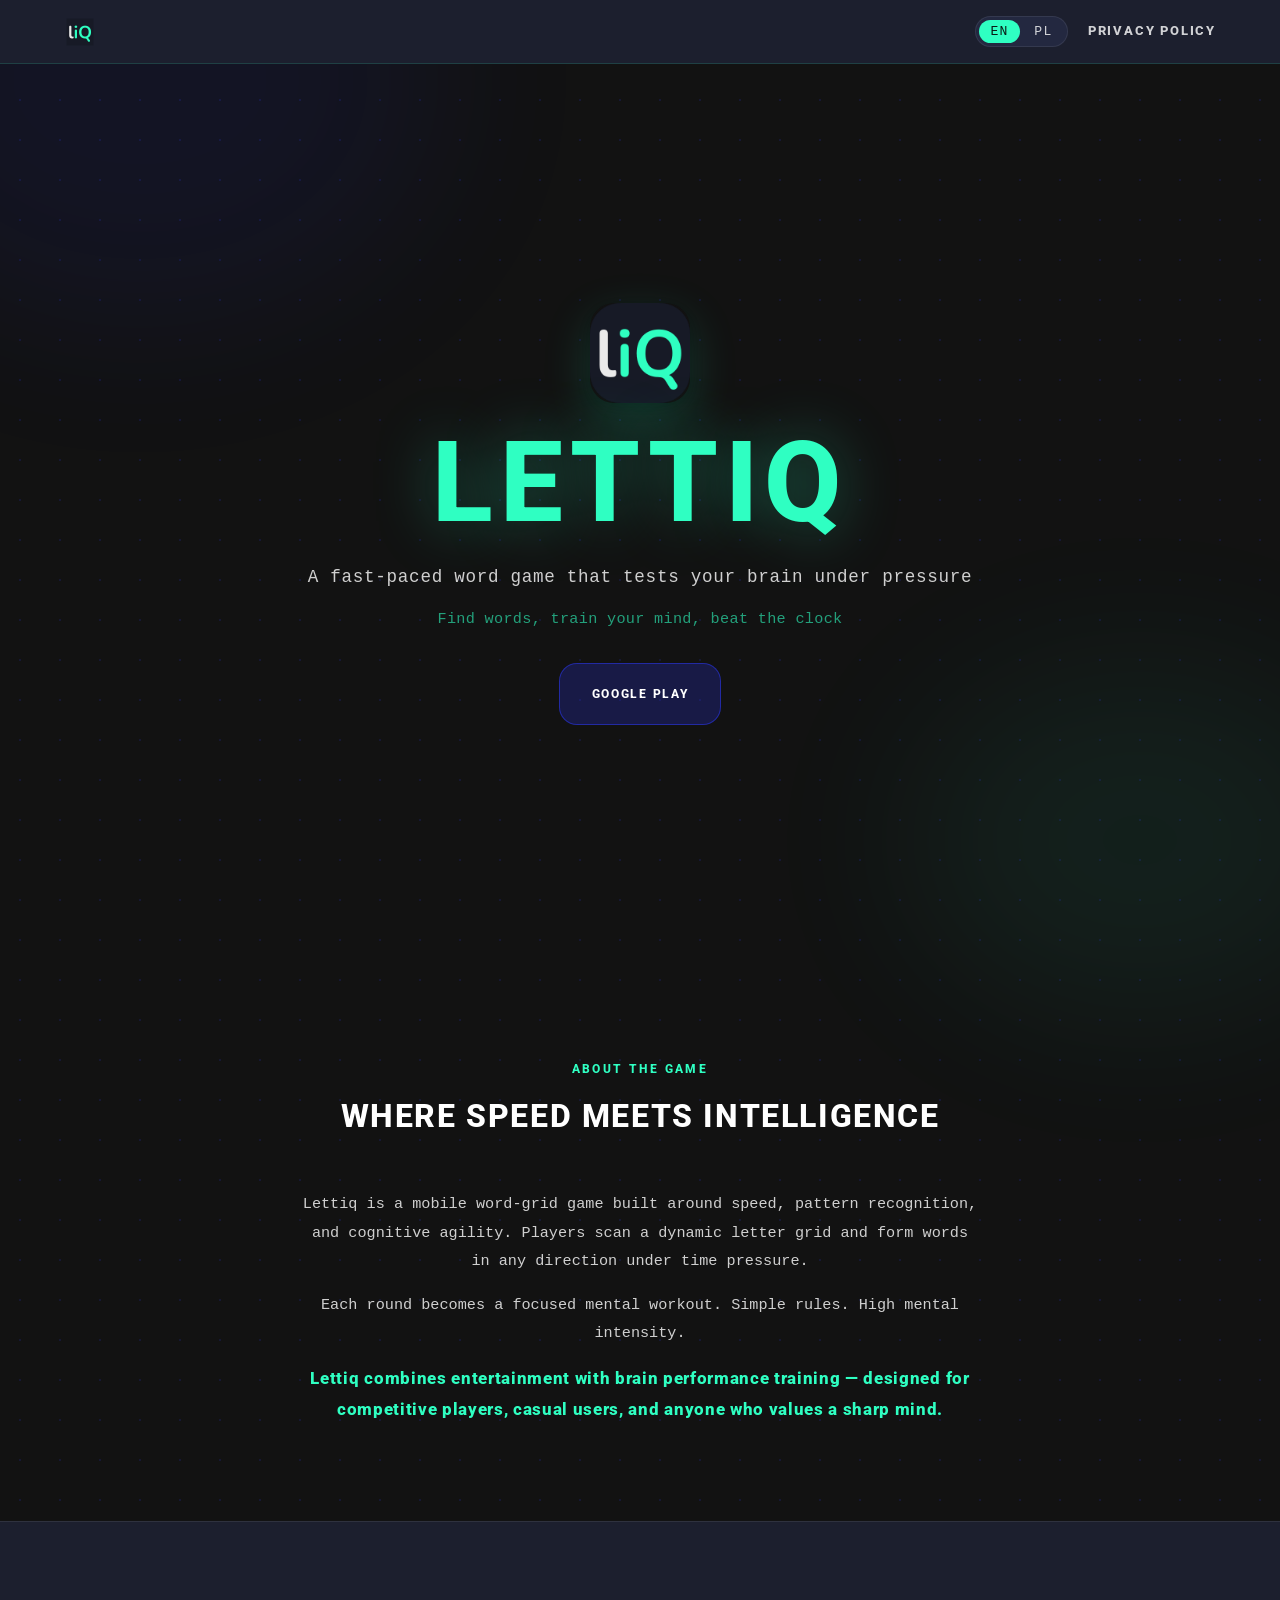
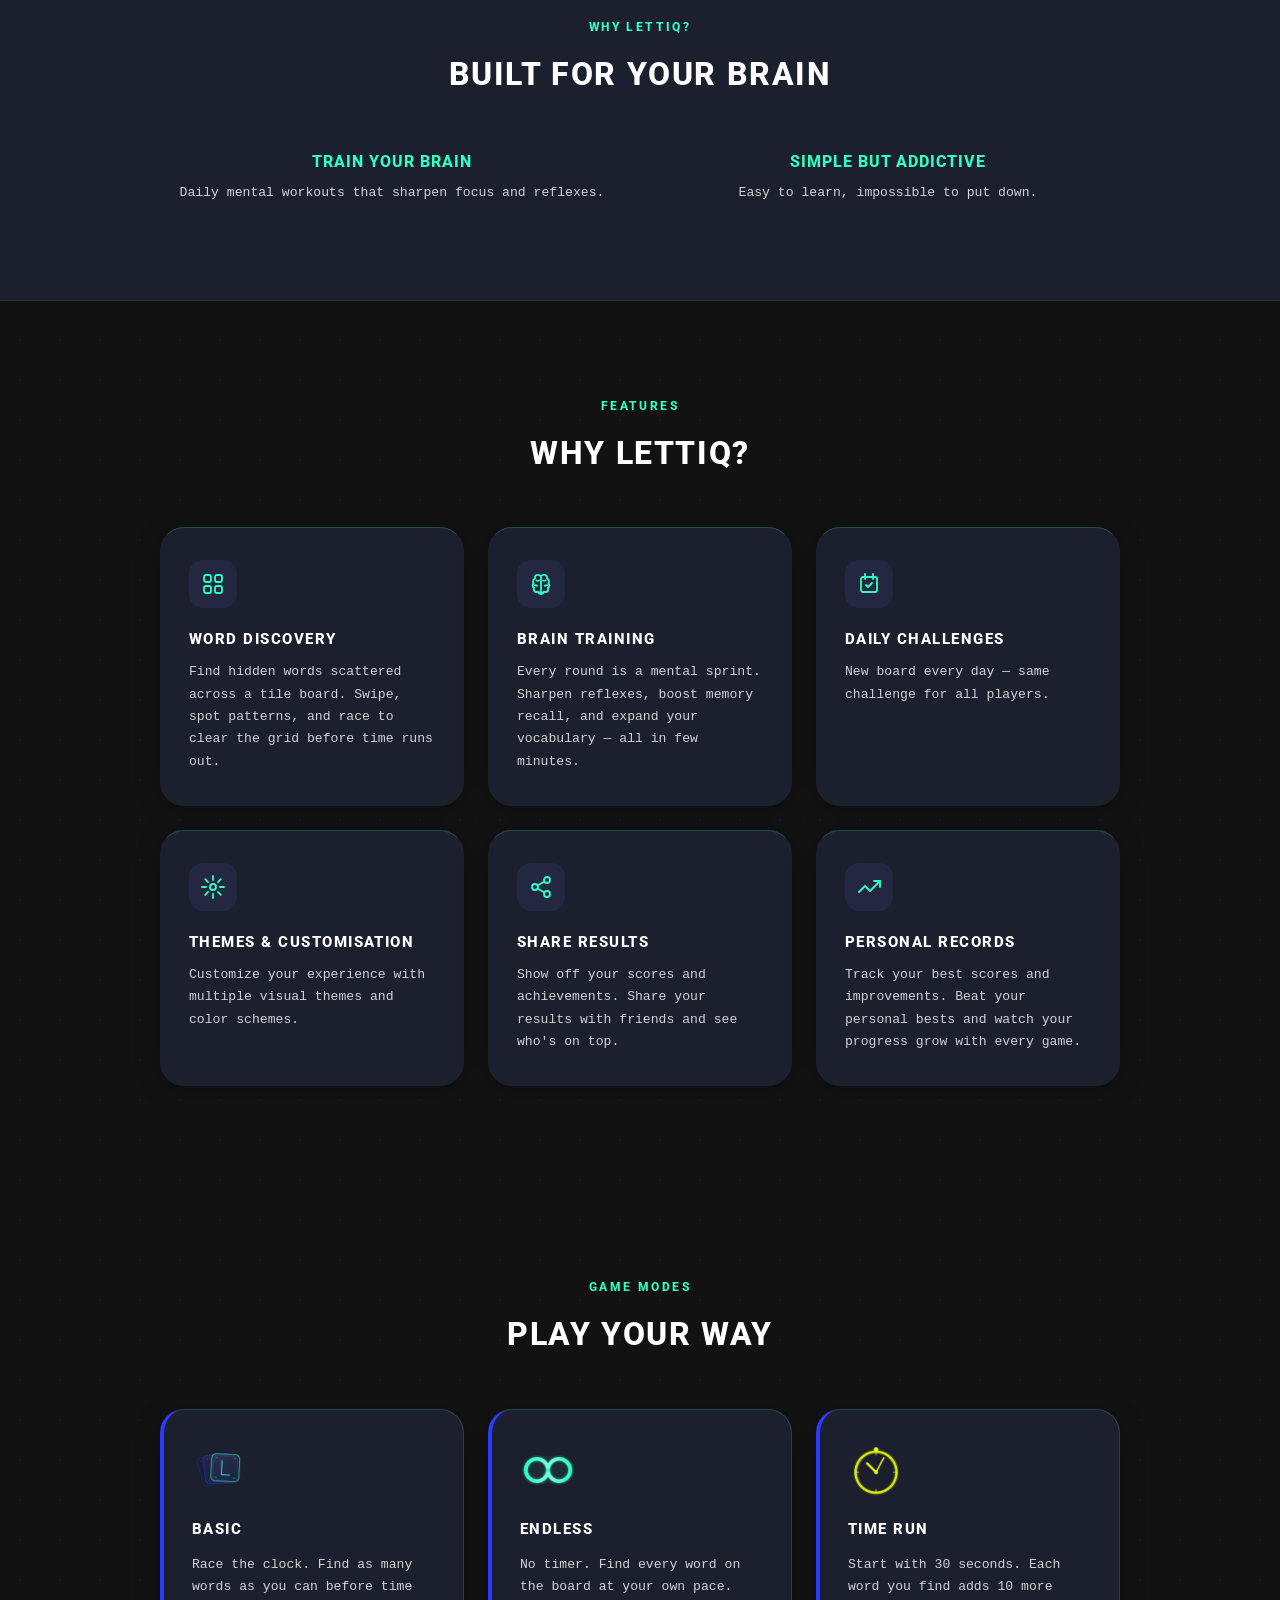
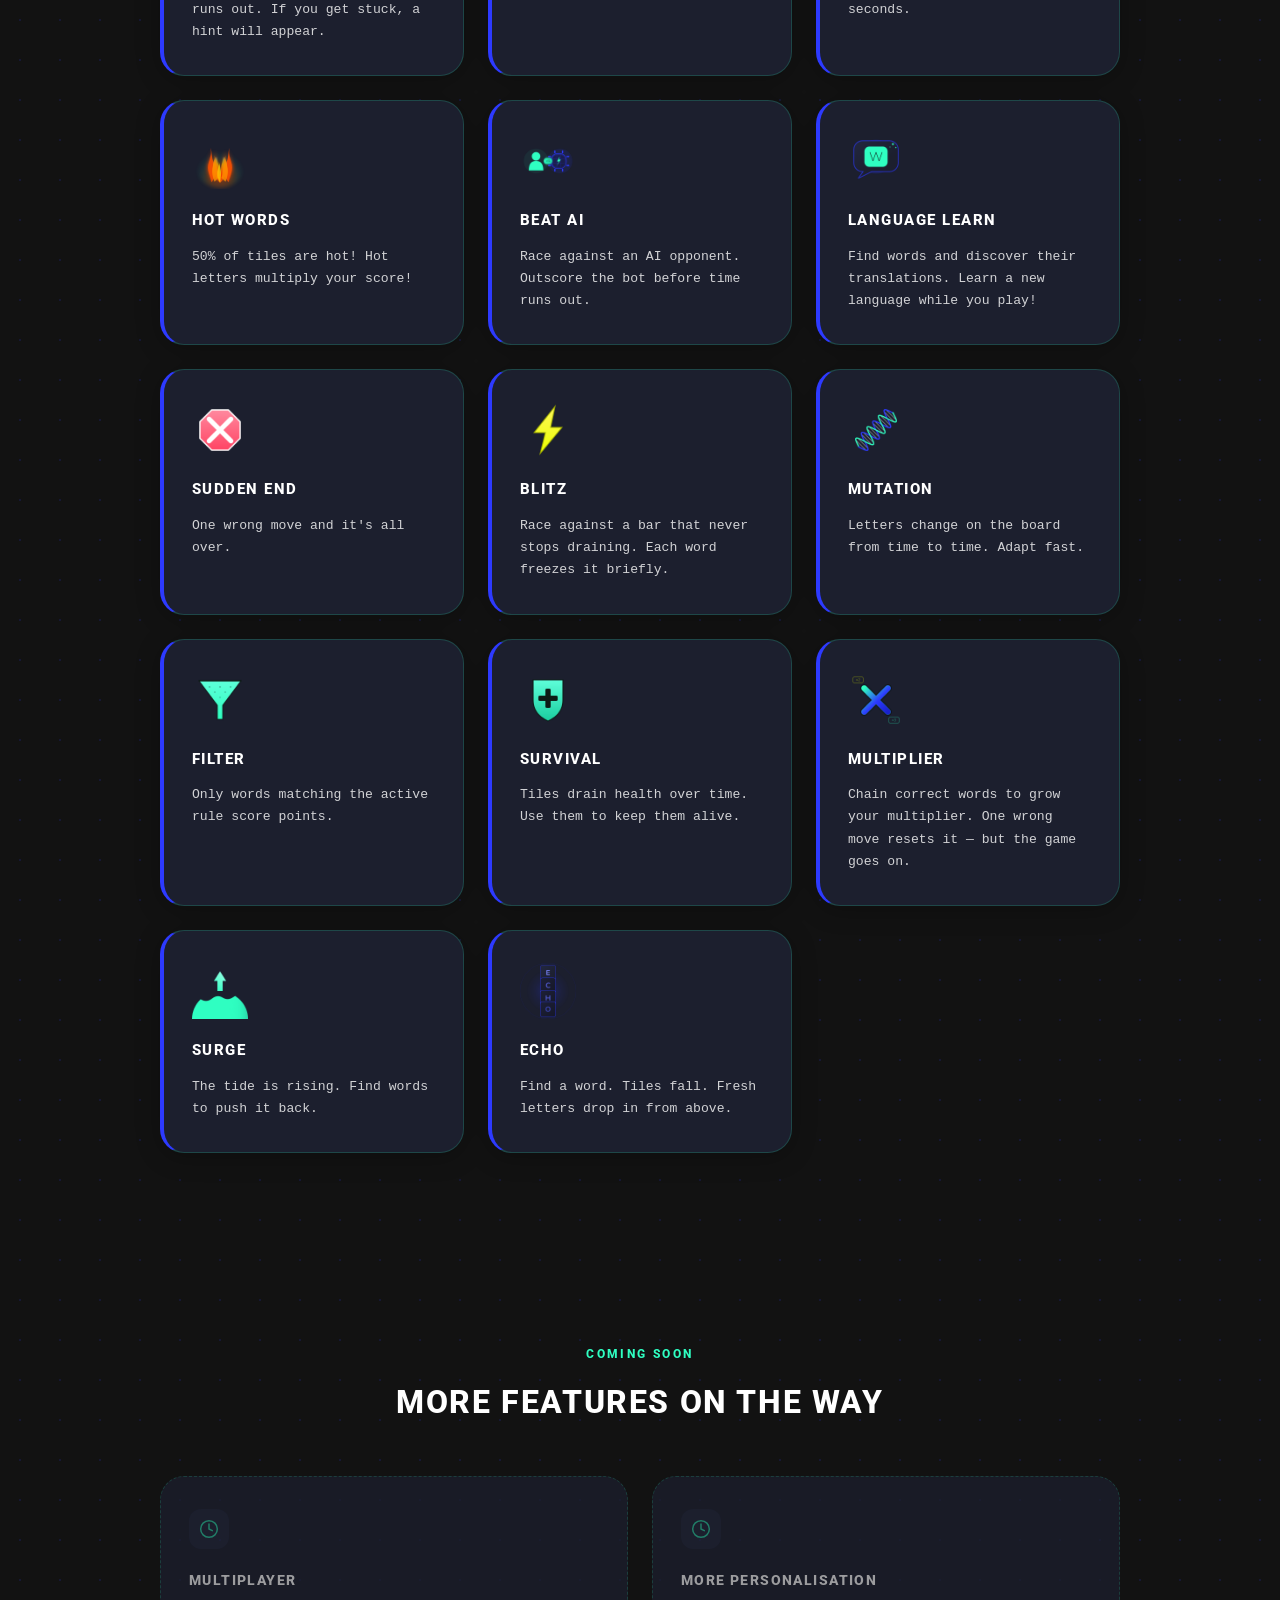
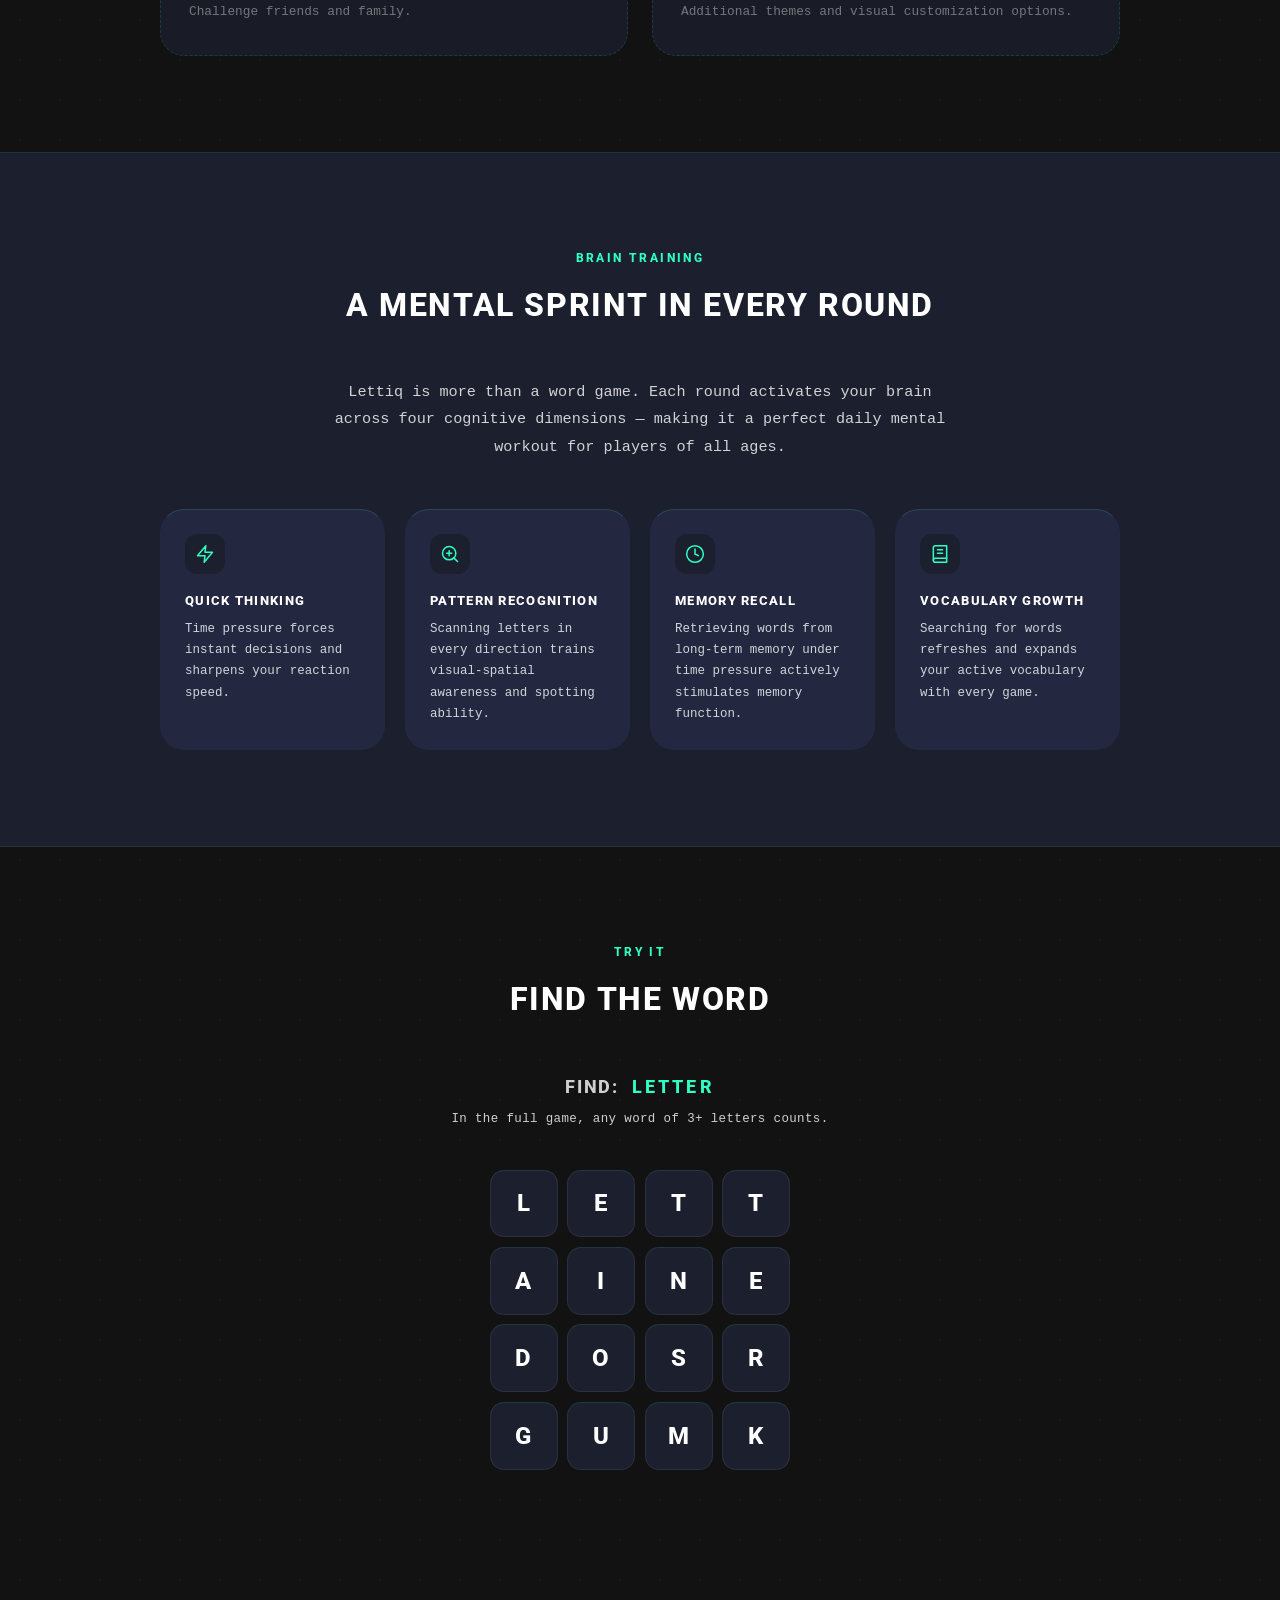
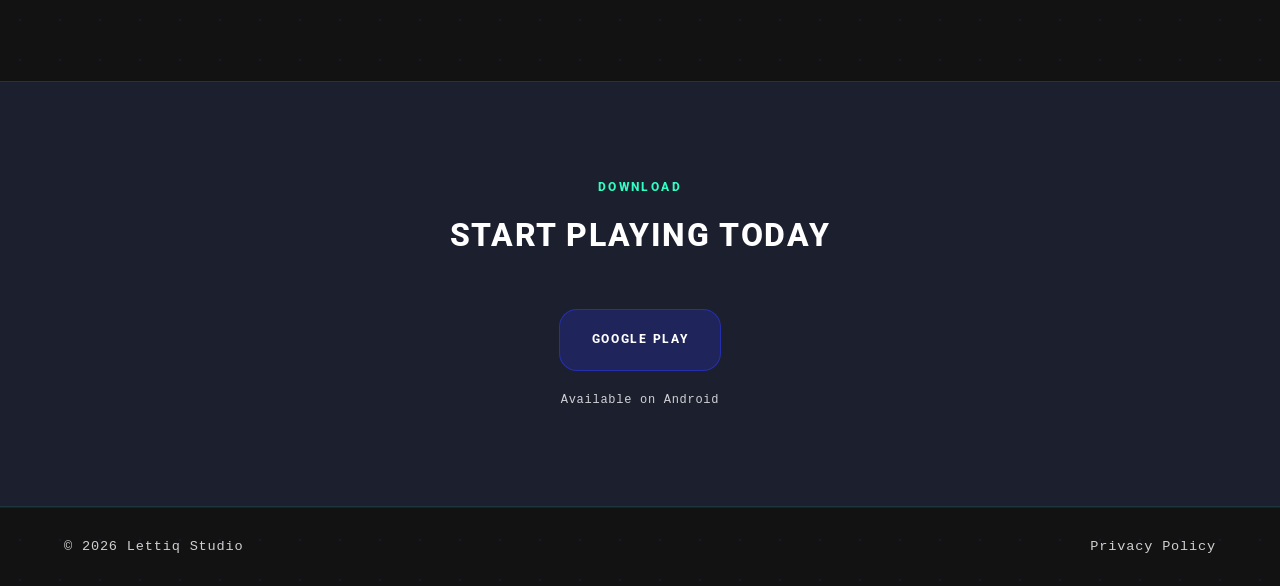
==== commit f8c201a4: "feat: add icons for game modes" ====
--- a/index.html
+++ b/index.html
@@ -187,6 +187,24 @@
   <script src="i18n/index.pl.js"></script>
   <script src="i18n/engine.js"></script>
   <script>
+    // ── Game mode icons (language-independent) ───────────────────
+    const GAME_MODE_ICONS = {
+      basic:      'assets/game-modes/basic_noBg.png',
+      endless:    'assets/game-modes/endless_noBg.png',
+      timeRun:    'assets/game-modes/timeRun_noBg.png',
+      hotWords:   'assets/game-modes/hotWords_noBg2.png',
+      beatAi:     'assets/game-modes/beatAi_noBg.png',
+      lingua:     'assets/game-modes/lingua_noBg.png',
+      suddenEnd:  'assets/game-modes/suddenEnd_noBg.png',
+      blitz:      'assets/game-modes/blitz_noBg.png',
+      mutation:   'assets/game-modes/mutation_noBg.png',
+      filter:     'assets/game-modes/filter_noBg.png',
+      survival:   'assets/game-modes/survival_noBg.png',
+      multiplier: 'assets/game-modes/multiplier_noBg.png',
+      surge:      'assets/game-modes/surge_noBg.png',
+      echo:       'assets/game-modes/echo_noBg.png',
+    };
+
     // ── Feature icon SVGs (language-independent) ──────────────────
     const FEATURE_ICONS = {
       'word-discovery': `<svg viewBox="0 0 24 24" fill="none" stroke="#2FFFC2" stroke-width="1.8" stroke-linecap="round" stroke-linejoin="round">
@@ -286,12 +304,18 @@
       // Render game mode cards
       const modesGrid = document.getElementById('modes-grid');
       if (modesGrid && t.gameModes) {
-        modesGrid.innerHTML = t.gameModes.map(m => `
+        modesGrid.innerHTML = t.gameModes.map(m => {
+          const iconSrc = GAME_MODE_ICONS[m.id];
+          const iconHtml = iconSrc
+            ? `<img class="mode-icon" src="${iconSrc}" alt="" aria-hidden="true" />`
+            : '';
+          return `
           <div class="mode-card">
+            ${iconHtml}
             <p class="mode-title">${m.title}</p>
             <p class="mode-desc">${m.desc}</p>
-          </div>
-        `).join('');
+          </div>`;
+        }).join('');
       }
 
       // Render coming soon cards
--- a/site.css
+++ b/site.css
@@ -10,8 +10,8 @@
   --surface-raised: #232840;
   --mint:           #2FFFC2;
   --indigo:         #2D3AFF;
-  --text:           #F4F6F8;
-  --text-muted:     rgba(200, 200, 200, 0.8);
+  --text:           #ffffff;
+  --text-muted:     rgba(255, 255, 255, 0.8);
   --rule:           rgba(244, 246, 248, 0.08);
   --font-brand:     'Roboto', sans-serif;
   --font-meta:      'Courier New', monospace;
@@ -425,6 +425,14 @@
   transform: translateY(-4px) scale(1.01);
   box-shadow: 0 12px 36px rgba(0, 0, 0, 0.35);
   border-left-color: var(--mint);
+}
+
+.mode-icon {
+  display: block;
+  width: 56px;
+  height: 56px;
+  object-fit: contain;
+  margin-bottom: 1.25rem;
 }
 
 .mode-title {
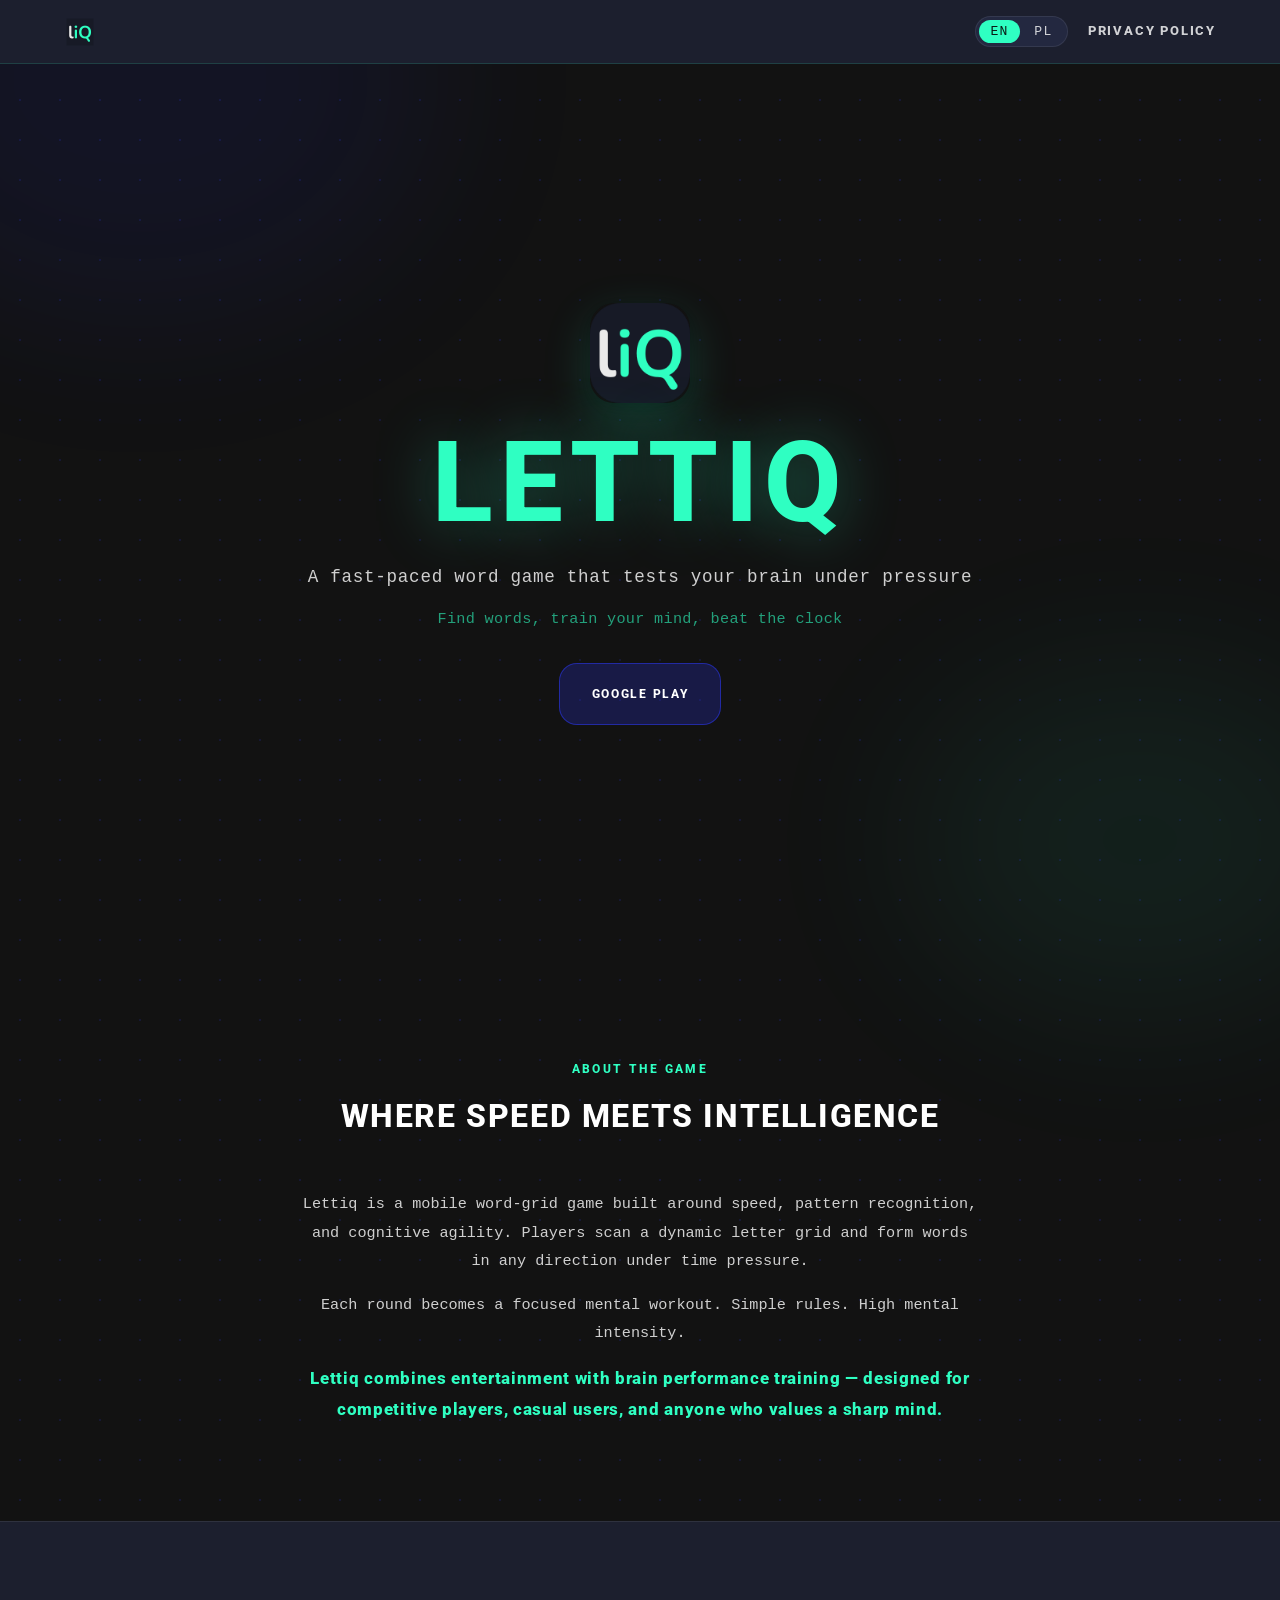
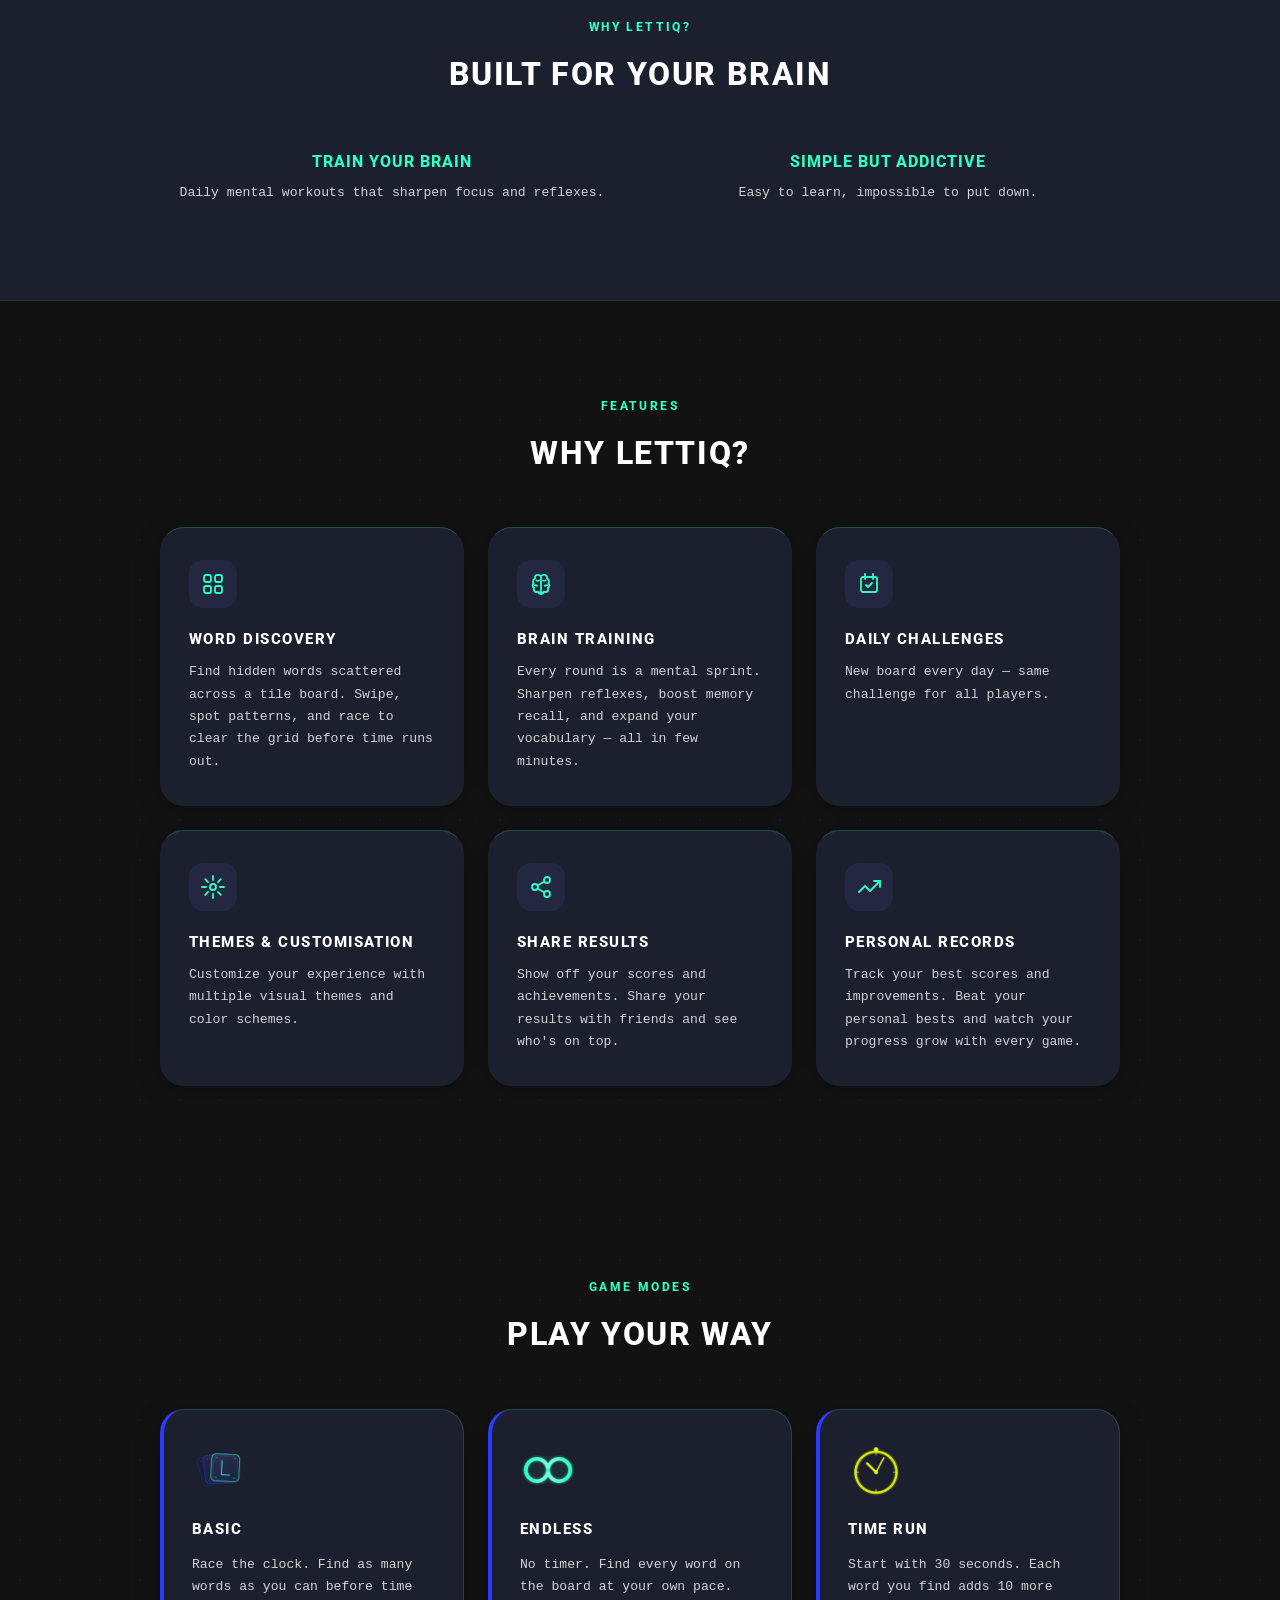
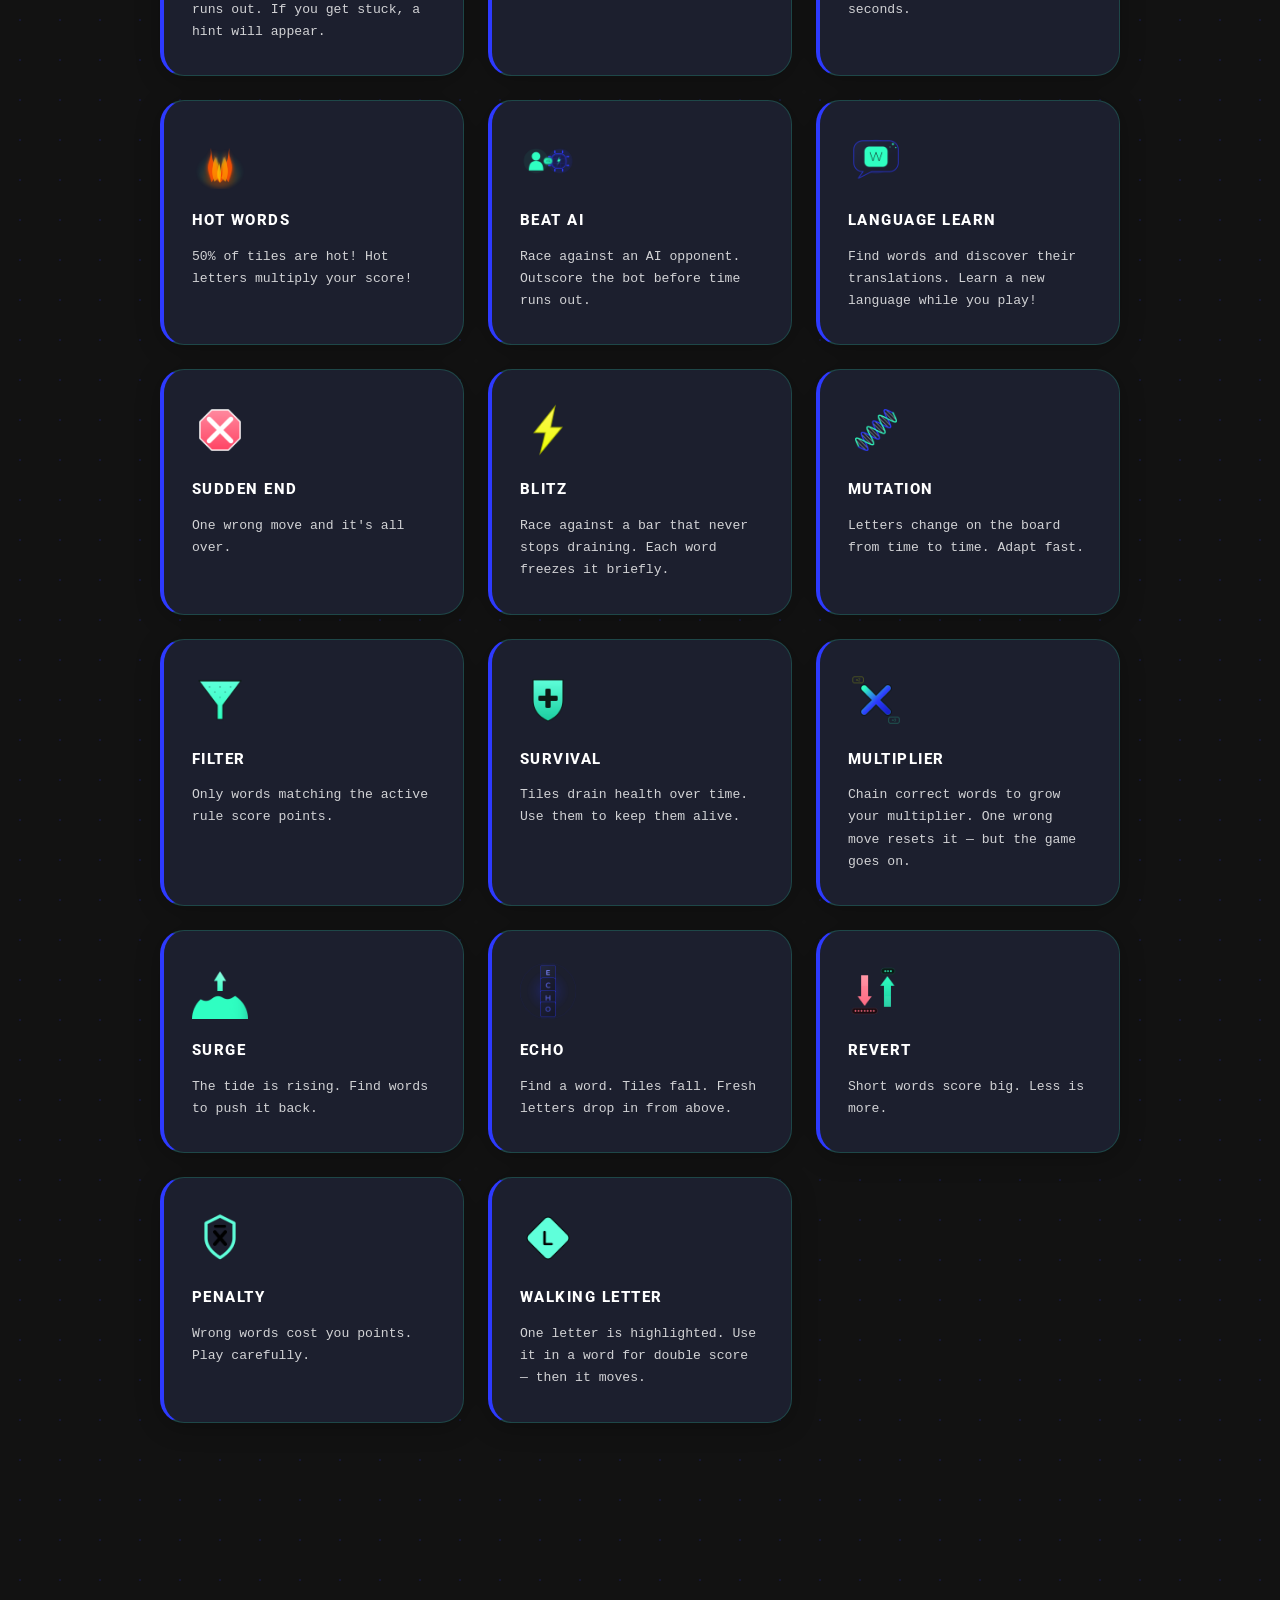
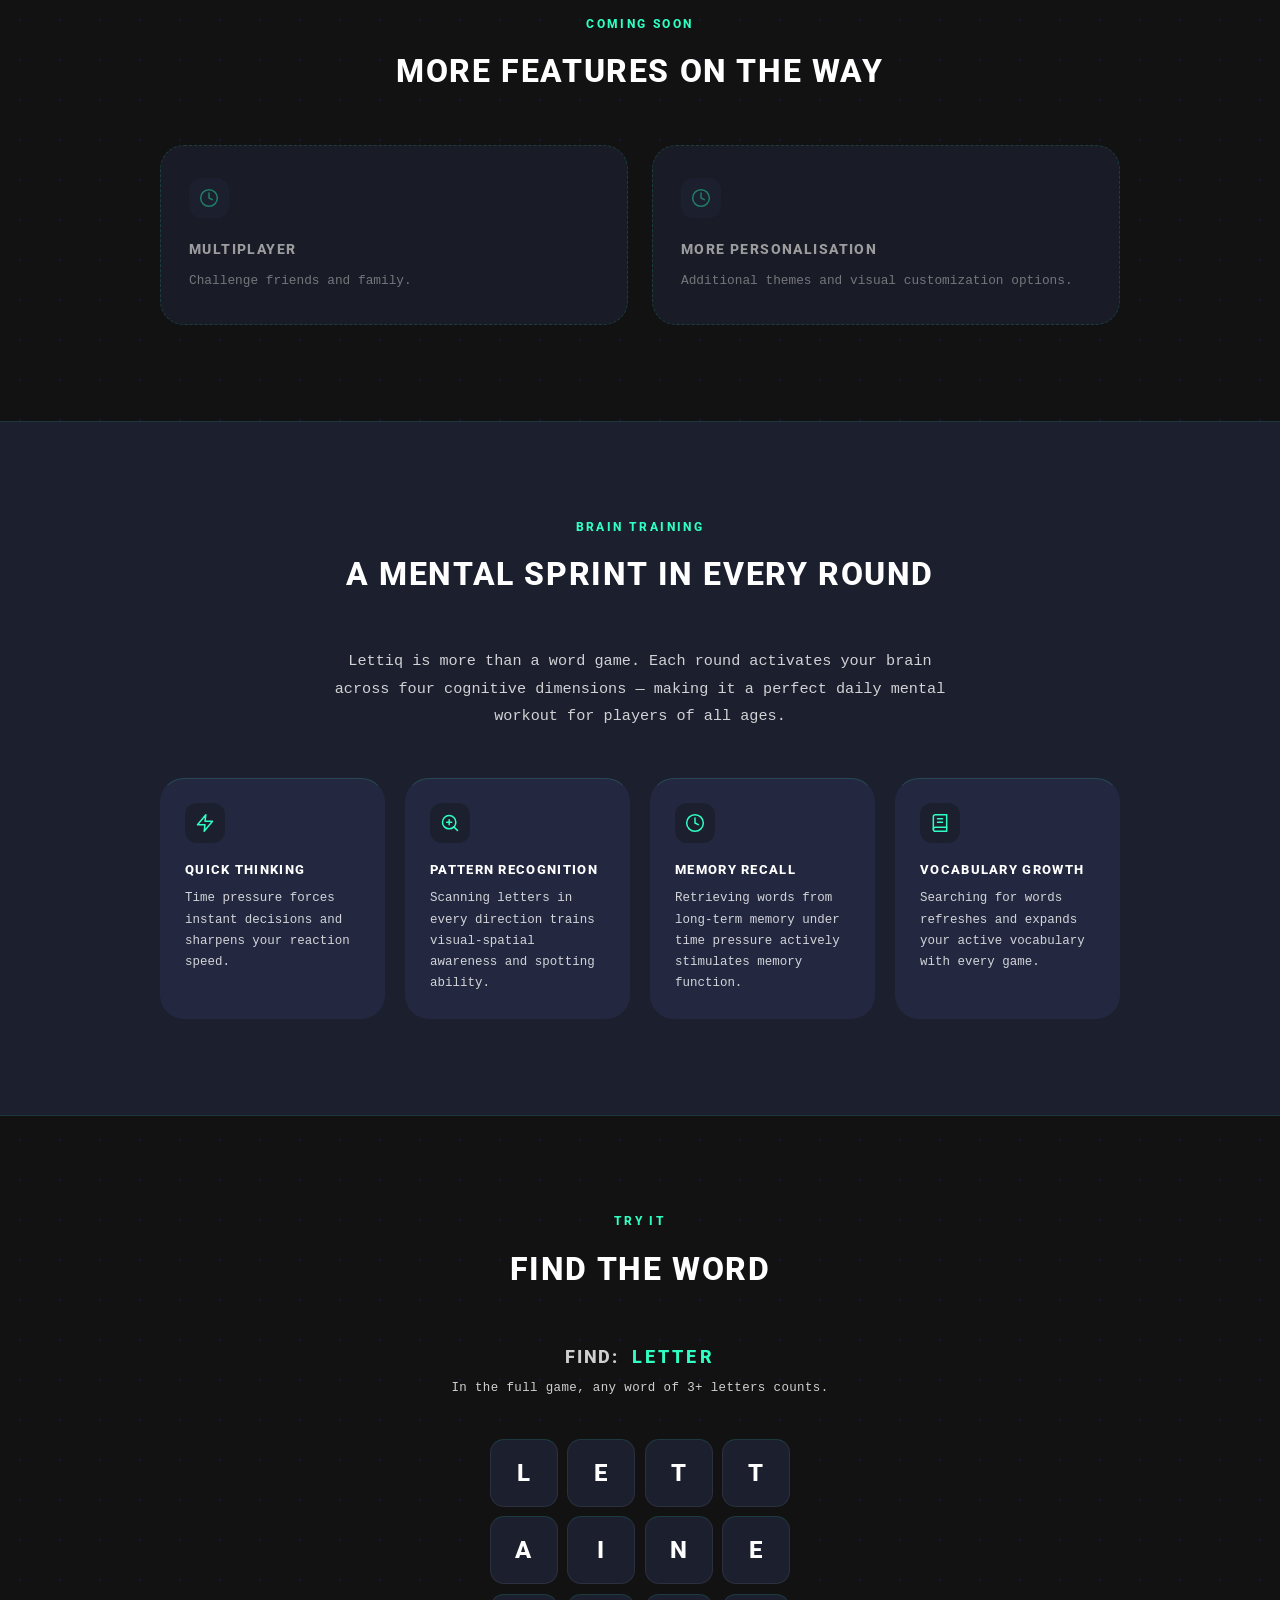
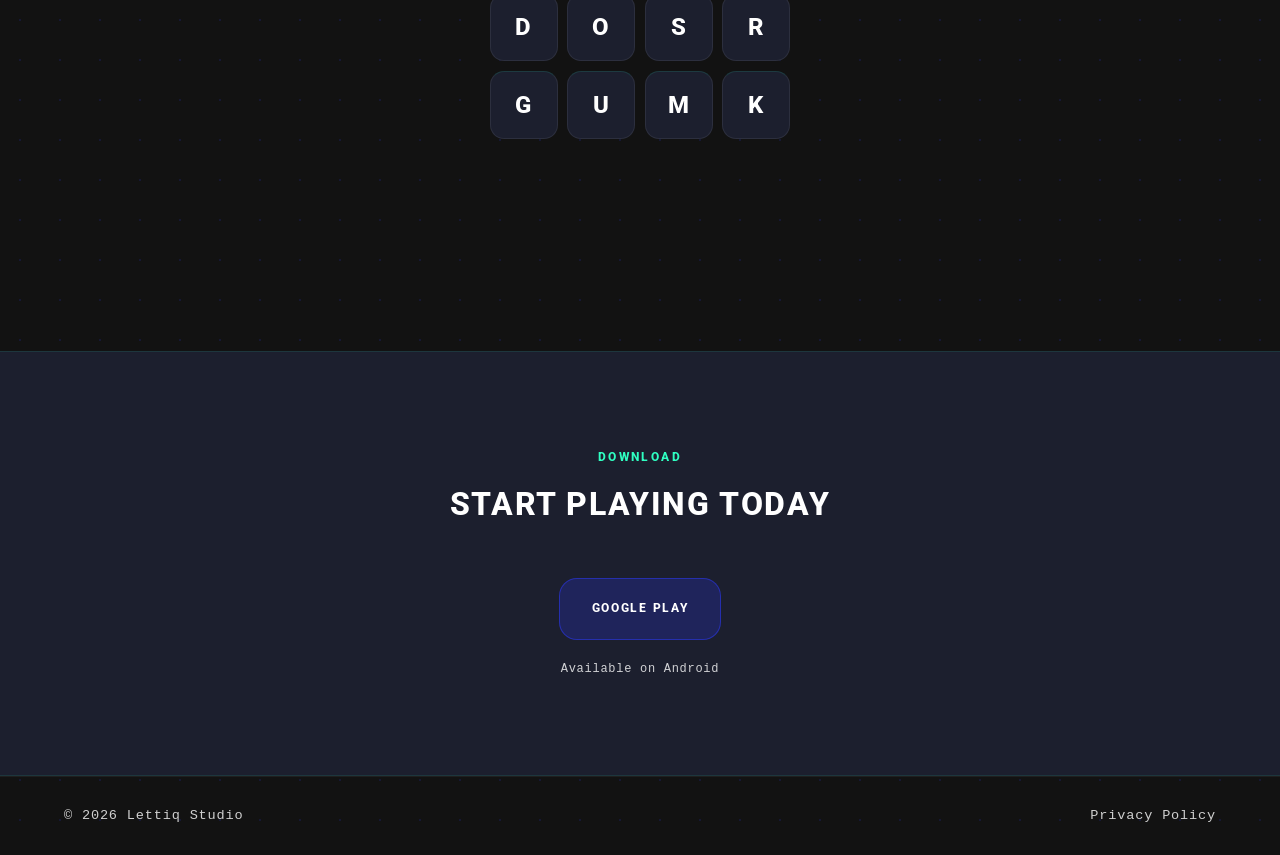
==== commit 6c0413f8: "feat: add penalty, walking letter and reverse game modes" ====
--- a/index.html
+++ b/index.html
@@ -201,8 +201,11 @@
       filter:     'assets/game-modes/filter_noBg.png',
       survival:   'assets/game-modes/survival_noBg.png',
       multiplier: 'assets/game-modes/multiplier_noBg.png',
-      surge:      'assets/game-modes/surge_noBg.png',
-      echo:       'assets/game-modes/echo_noBg.png',
+      surge:         'assets/game-modes/surge_noBg.png',
+      echo:          'assets/game-modes/echo_noBg.png',
+      revert:        'assets/game-modes/revert_noBg.png',
+      penalty:       'assets/game-modes/penalty_noBg.png',
+      walkingLetter: 'assets/game-modes/walking_letter_noBg.png',
     };
 
     // ── Feature icon SVGs (language-independent) ──────────────────
